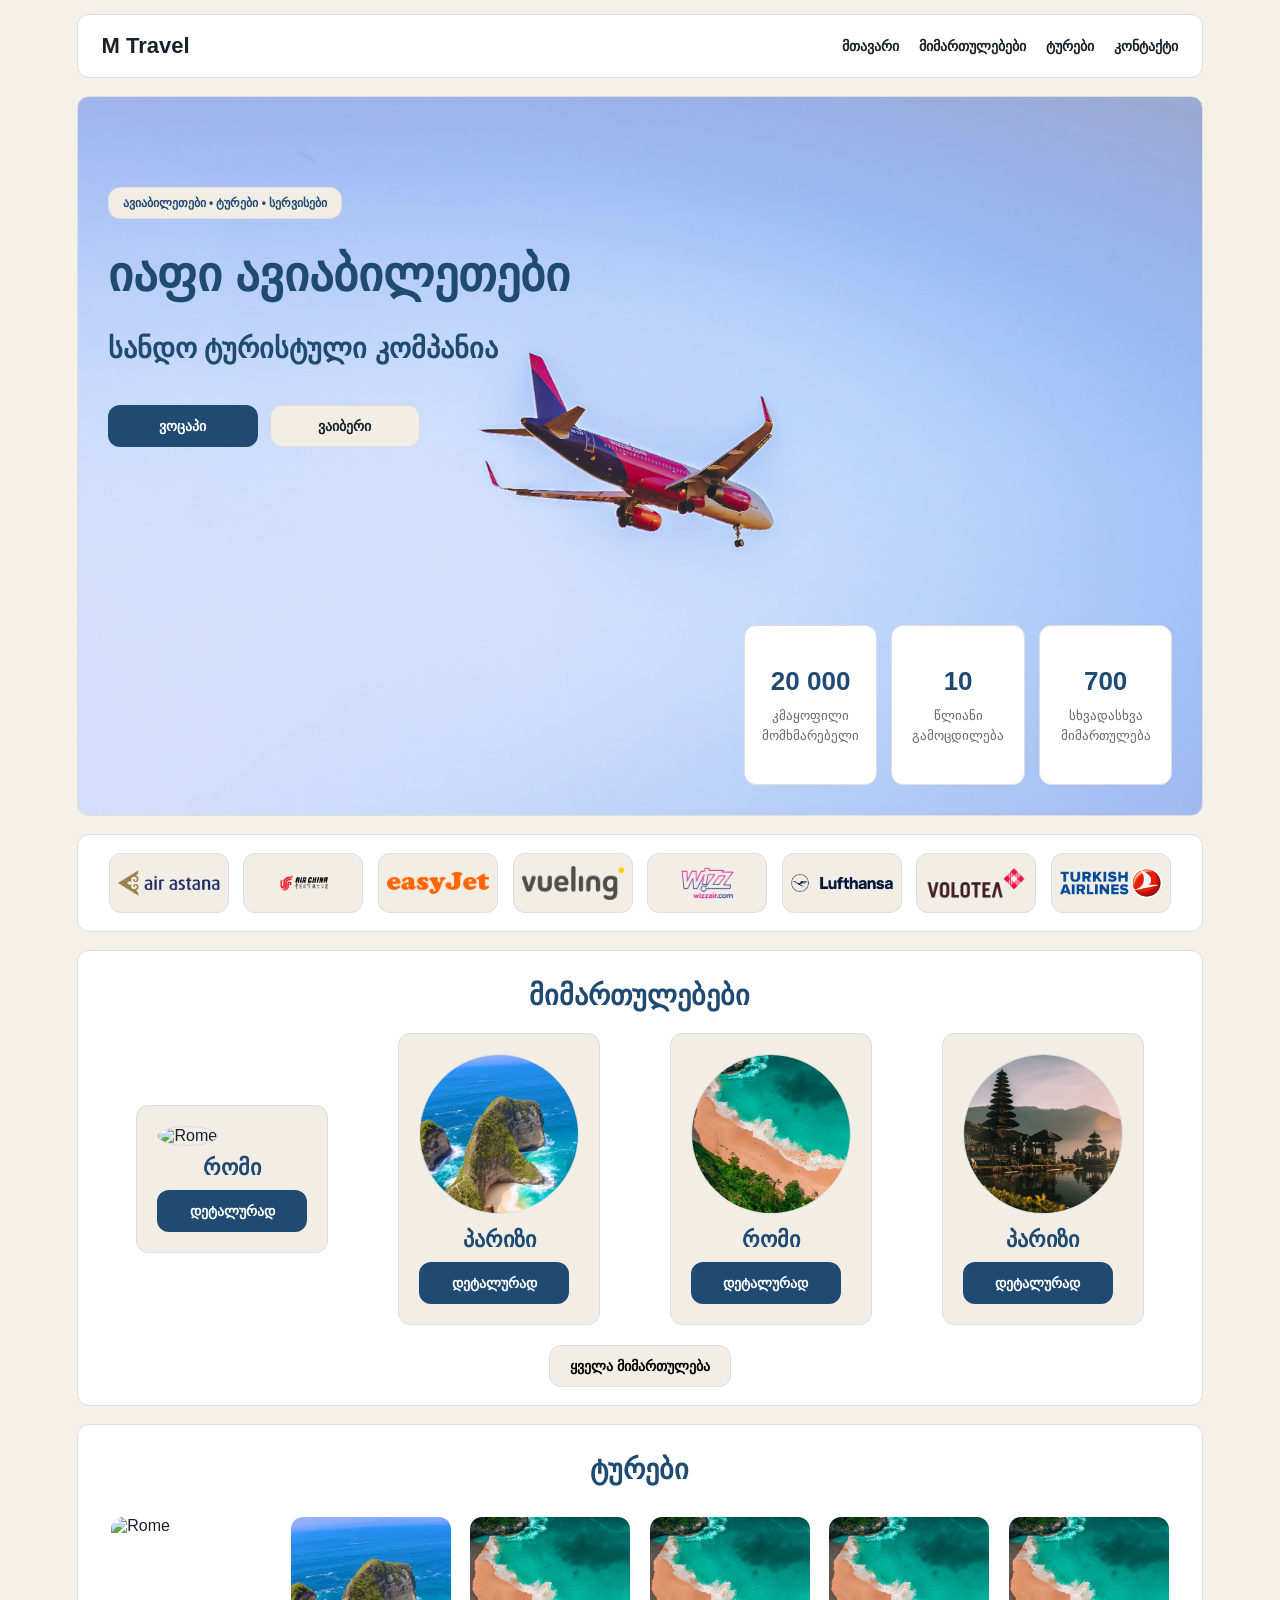
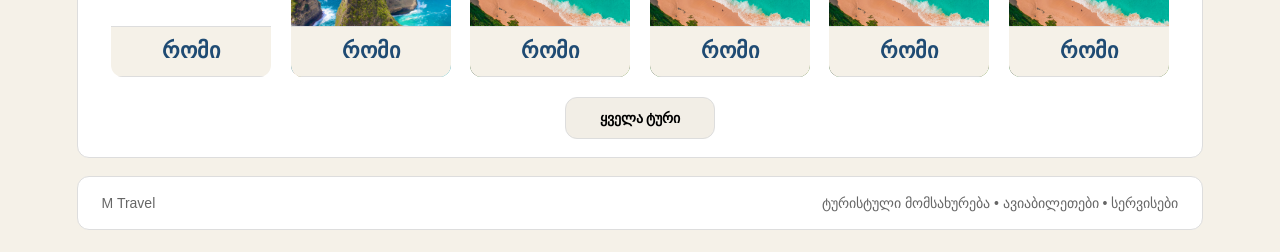
==== index.html @ 1dee67ca "დაემატა ტურების სექცია" ====
<!doctype html>
<html lang="ka">
  <head>
    <meta charset="UTF-8" />
    <meta name="viewport" content="width=device-width, initial-scale=1.0" />
    <title>M Travel</title>
    <link rel="stylesheet" href="style.css" />
  </head>
  <body>
    <header class="header">
      <div class="header-content">
        <a href="#" class="brand">M Travel</a>

        <nav class="main-nav">
          <a href="#">მთავარი</a>
          <a href="#">მიმართულებები</a>
          <a href="#">ტურები</a>
          <a href="#">კონტაქტი</a>
        </nav>
      </div>
    </header>

    <main>
      <section class="hero">
        <div class="hero-grid">
          <div class="hero-content">
            <span class="hero-label">ავიაბილეთები • ტურები • სერვისები</span>

            <h1>იაფი ავიაბილეთები</h1>
            <h2>სანდო ტურისტული კომპანია</h2>

            <div class="hero-buttons">
              <a href="#" class="btn btn-primary">ვოცაპი</a>
              <a href="#" class="btn btn-secondary">ვაიბერი</a>
            </div>
          </div>

          <div class="hero-panel">
            <div class="info-item">
              <h3>20 000</h3>
              <p>კმაყოფილი მომხმარებელი</p>
            </div>

            <div class="info-item">
              <h3>10</h3>
              <p>წლიანი გამოცდილება</p>
            </div>

            <div class="info-item">
              <h3>700</h3>
              <p>სხვადასხვა მიმართულება</p>
            </div>
          </div>
        </div>
      </section>

      <section class="airlines">
        <div class="airline-logos">
          <img src="./images/Air_Astana_logo.svg.png" alt="Air Astana" />
          <img src="./images/Air_China-Logo.wine.png" alt="Air China" />
          <img src="./images/EasyJet_logo.svg.png" alt="EasyJet" />
          <img src="./images/Logo_Vueling.svg.png" alt="Vueling" />
          <img src="./images/Wizz_Air_Logo.png" alt="Wizz Air" />
          <img src="./images/Lufthansa_Logo_2018.svg.png" alt="Lufthansa" />
          <img src="./images/Volotea.svg.png" alt="Volotea" />
          <img
            src="./images/Turkish_Airlines_logo_(2010-2017).svg.png"
            alt="Turkish Airlines"
          />
        </div>
      </section>

      <section class="routes">
        <h2>მიმართულებები</h2>
        <div class="routes-grid">
          <div class="route-card">
            <img
              src="./images/alfiano-sutianto-exFdOWkYBQw-unsplash.jpg"
              alt="Rome"
            />
            <h3>რომი</h3>
            <a href="#" class="btn btn-primary">დეტალურად</a>
          </div>

          <div class="route-card">
            <img
              src="./images/candace-smith-wOHxl-QpcCs-unsplash.jpg"
              alt="Paris"
            />
            <h3>პარიზი</h3>
            <a href="#" class="btn btn-primary">დეტალურად</a>
          </div>

          <div class="route-card">
            <img
              src="./images/felfin-felfin-5MV818tzxeo-unsplash.jpg"
              alt="Rome"
            />
            <h3>რომი</h3>
            <a href="#" class="btn btn-primary">დეტალურად</a>
          </div>

          <div class="route-card">
            <img
              src="./images/katarzyna-zygnerska-Y0UUhY1V7Po-unsplash.jpg"
              alt="Paris"
            />
            <h3>პარიზი</h3>
            <a href="#" class="btn btn-primary">დეტალურად</a>
          </div>
        </div>

        <div class="read-more">
          <button class="btn btn-secondary">ყველა მიმართულება</button>
        </div>
      </section>

      <section class="tours">
        <h2>ტურები</h2>

        <div class="tour-cards">
          <div class="tour">
            <img
              src="./images/alfiano-sutianto-exFdOWkYBQw-unsplash.jpg"
              alt="Rome"
            />
            <a href="#">
              <h3>რომი</h3>
            </a>
          </div>
          <div class="tour">
            <img
              src="./images/candace-smith-wOHxl-QpcCs-unsplash.jpg"
              alt="Paris"
            />
            <a href="#">
              <h3>რომი</h3>
            </a>
          </div>
          <div class="tour">
            <img
              src="./images/felfin-felfin-5MV818tzxeo-unsplash.jpg"
              alt="Rome"
            />
            <a href="#">
              <h3>რომი</h3>
            </a>
          </div>
          <div class="tour">
            <img
              src="./images/felfin-felfin-5MV818tzxeo-unsplash.jpg"
              alt="Rome"
            />
            <a href="#">
              <h3>რომი</h3>
            </a>
          </div>
          <div class="tour">
            <img
              src="./images/felfin-felfin-5MV818tzxeo-unsplash.jpg"
              alt="Rome"
            />
            <a href="#">
              <h3>რომი</h3>
            </a>
          </div>
          <div class="tour">
            <img
              src="./images/felfin-felfin-5MV818tzxeo-unsplash.jpg"
              alt="Rome"
            />
            <a href="#">
              <h3>რომი</h3>
            </a>
          </div>
        </div>
        <div class="read-more">
          <button class="btn btn-secondary">ყველა ტური</button>
        </div>
      </section>
    </main>

    <footer class="site-footer">
      <div class="footer-content">
        <p>M Travel</p>
        <p>ტურისტული მომსახურება • ავიაბილეთები • სერვისები</p>
      </div>
    </footer>
  </body>
</html>
---- style.css ----
:root {
  --bg: #f5f1e8;
  --surface: #ffffff;
  --title: #16212b;
  --accent: #1f4b73;
  --radius: 12px;
}

* {
  margin: 0;
  padding: 0;
  box-sizing: border-box;
}

body {
  font-family: Arial, sans-serif;
  background: var(--bg);
  color: var(--title);
  padding: 14px;
}

a {
  text-decoration: none;
  color: inherit;
}

.header {
  margin-bottom: 18px;
}

.header-content {
  max-width: 90%;
  margin: 0 auto;
  padding: 18px 24px;
  background: var(--surface);
  border: 1px solid #ddd;
  border-radius: var(--radius);
  display: flex;
  align-items: center;
  justify-content: space-between;
  gap: 20px;
}

.brand {
  font-size: 22px;
  font-weight: 700;
}

.brand:hover {
  color: var(--accent);
}

.main-nav {
  display: flex;
  align-items: center;
  gap: 20px;
  flex-wrap: wrap;
}

.main-nav a {
  font-size: 14px;
  font-weight: 600;
}

.main-nav a:hover {
  color: var(--accent);
}

.hero {
  margin-bottom: 18px;
}

.hero-grid {
  background-image: url(./images/viktor-stefanoski-JILQ8a7rnQ4-unsplash.jpg);
  background-size: cover;
  background-position: center;
  max-width: 90%;
  min-height: 80vh;
  margin: 0 auto;
  padding: 30px;
  border: 1px solid #ddd;
  border-radius: var(--radius);
  display: flex;
  align-items: stretch;
  justify-content: space-between;
  gap: 24px;
}

.hero-content {
  width: 60%;
  display: flex;
  flex-direction: column;
  align-items: flex-start;
  justify-content: flex-start;
  padding-top: 60px;
  gap: 30px;
}

.hero-label {
  display: inline-flex;
  align-items: center;
  justify-content: center;
  padding: 8px 14px;
  font-size: 12px;
  font-weight: 700;
  background: #f2eee6;
  border: 1px solid #ddd;
  border-radius: var(--radius);
  color: var(--accent);
}

h1 {
  font-size: 48px;
  line-height: 1.1;
  color: var(--accent);
}

h2 {
  font-size: 28px;
  line-height: 1.2;
  color: var(--accent);
}

h3 {
  font-size: 22px;
  line-height: 1.3;
  color: var(--accent);
}

.hero-buttons {
  display: flex;
  flex-wrap: wrap;
  margin-top: 10px;
  gap: 12px;
}

.btn {
  display: inline-flex;
  align-items: center;
  justify-content: center;
  min-width: 150px;
  padding: 12px 20px;
  border-radius: var(--radius);
  font-size: 14px;
  font-weight: 700;
  border: 1px solid transparent;
}

.btn-primary {
  background: var(--accent);
  color: var(--surface);
}

.btn-primary:hover {
  background: #183952;
}

.btn-secondary {
  background: #f2eee6;
  border-color: #ddd;
}

.btn-secondary:hover {
  background: #ebe4d8;
  border-color: #cfcfcf;
}

.hero-panel {
  width: 42%;
  display: flex;
  flex-wrap: nowrap;
  gap: 14px;
  flex-direction: row;
  align-items: flex-end;
}

.info-item {
  flex: 1;
  height: 160px;
  padding: 16px;
  background: var(--surface);
  border: 1px solid #ddd;
  border-radius: var(--radius);
  display: flex;
  flex-direction: column;
  justify-content: center;
  align-items: center;
}

.info-item:hover {
  border-color: #cfcfcf;
}

.info-item h3 {
  font-size: 26px;
  margin-bottom: 8px;
  color: var(--accent);
}

.info-item p {
  font-size: 13px;
  line-height: 1.5;
  color: #666;
  text-align: center;
}

/* ავიაკომპანიებ */

.airlines {
  max-width: 90%;
  margin: 0 auto 18px;
  padding: 18px 24px;
  background: var(--surface);
  border: 1px solid #ddd;
  border-radius: var(--radius);
}

.airline-logos {
  display: flex;
  flex-direction: row;
  justify-content: space-around;
  flex-wrap: nowrap;
  align-items: center;
}

.airline-logos img {
  width: 120px;
  height: 60px;
  object-fit: contain;
  background: #f2eee6;
  border: 1px solid #ddd;
  border-radius: var(--radius);
  padding: 8px;
}

/* მიმართულებები */

.routes {
  max-width: 90%;
  min-height: 320px;
  margin: 0 auto 18px;
  padding: 18px 24px;
  background: var(--surface);
  border: 1px solid #ddd;
  border-radius: var(--radius);
}

.routes h2 {
  text-align: center;
  margin: 10px 0 20px;
}

.routes-grid {
  display: flex;
  flex-direction: row;
  flex-wrap: nowrap;
  justify-content: space-around;
  align-items: center;
}

.route-card {
  padding: 20px;
  border: 1px solid #ddd;
  background-color: #f2eee6;
  border-radius: var(--radius);
}

.route-card img {
  width: 160px;
  height: 160px;
  object-fit: cover;
  border: 1px solid #ddd;
  border-radius: 50%;
}

.route-card h3 {
  margin: 8px;
  text-align: center;
}

.read-more {
  text-align: center;
  margin-top: 20px;
}

/* ტურები */
.tours {
  max-width: 90%;
  margin: 0 auto 18px;
  padding: 18px 24px;
  background: var(--surface);
  border: 1px solid #ddd;
  border-radius: var(--radius);
}
.tours h2 {
  text-align: center;
  margin: 10px 0 30px;
}

.tour-cards {
  display: flex;
  flex-direction: row;
  flex-wrap: nowrap;
  justify-content: space-around;
  align-items: center;
}

.tour {
  position: relative;
  width: 160px;
  height: 160px;
  border-radius: var(--radius);
  overflow: hidden;
  display: flex;
  align-items: flex-end;
  justify-content: center;
}

.tour img {
  position: absolute;
  top: 0;
  left: 0;
  width: 100%;
  height: 100%;
  object-fit: cover;
}

.tour a {
  position: relative;
  z-index: 1;
  color: var(--title);
  border: 1px solid #ddd;
  font-size: 1.4rem;
  text-align: center;
  padding: 10px 100%;
  background-color: var(--bg);
}



.site-footer {
  padding-bottom: 8px;
}

.footer-content {
  max-width: 90%;
  margin: 0 auto;
  padding: 18px 24px;
  background: var(--surface);
  border: 1px solid #ddd;
  border-radius: var(--radius);
  display: flex;
  align-items: center;
  justify-content: space-between;
  gap: 16px;
}

.footer-content:hover {
  border-color: #cfcfcf;
}

.footer-content p {
  font-size: 14px;
  color: #666;
}
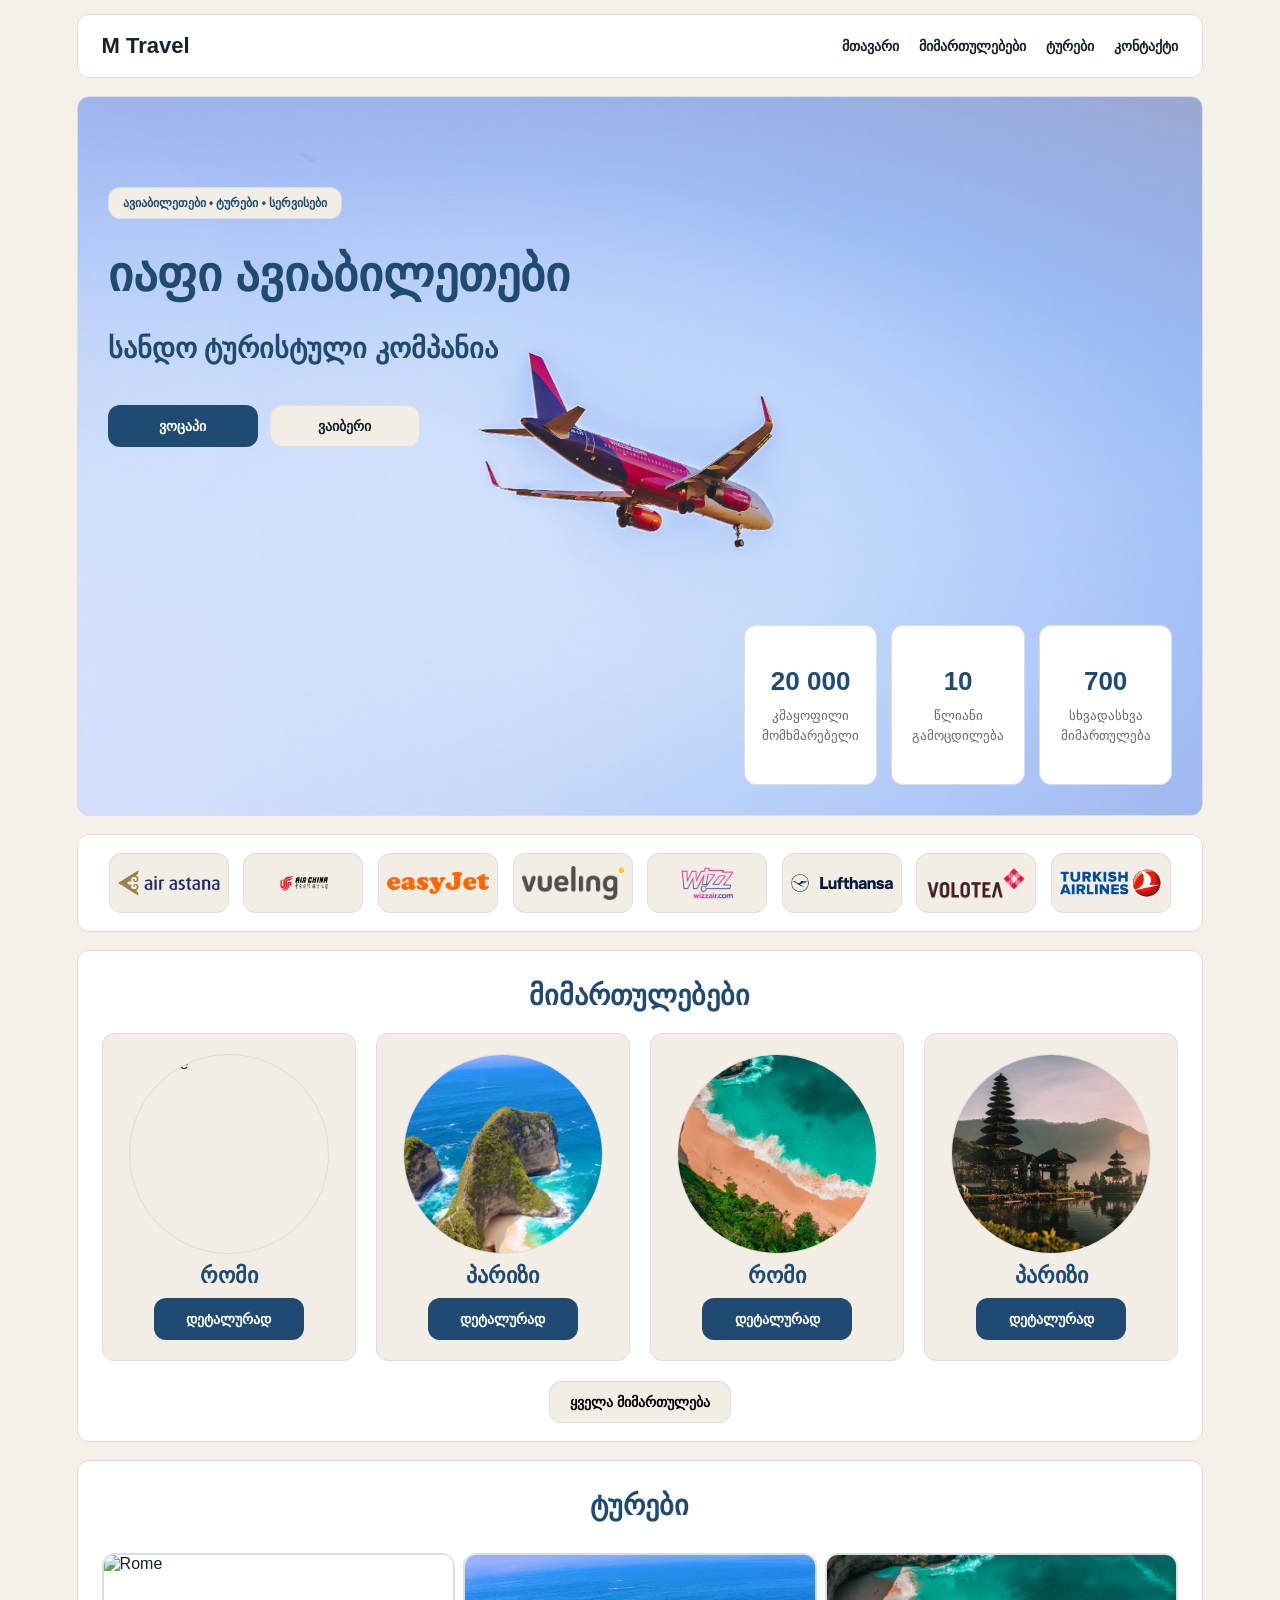
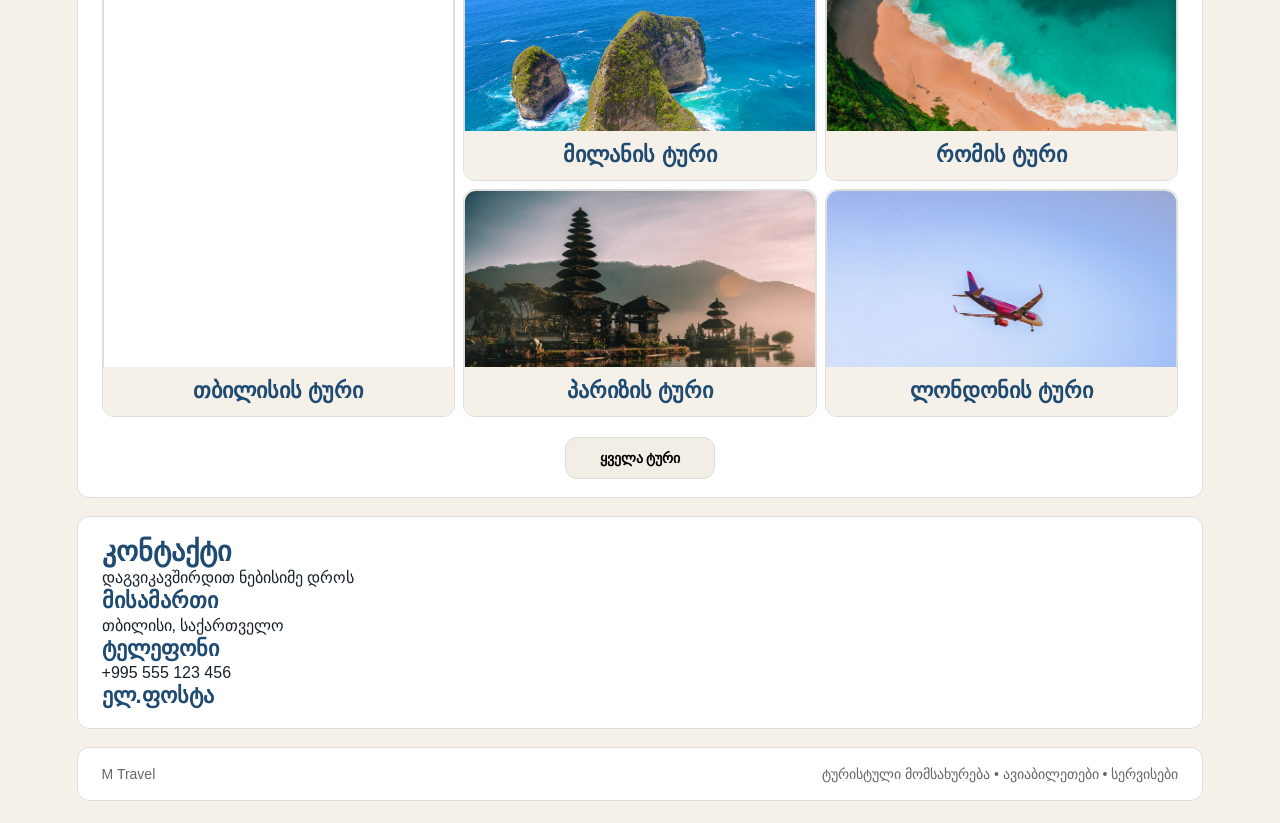
==== commit b720b102: "Update tours section with new tour details and enhance contact section layout" ====
--- a/index.html
+++ b/index.html
@@ -119,64 +119,65 @@
         <h2>ტურები</h2>
 
         <div class="tour-cards">
-          <div class="tour">
+          <div class="tour-1">
             <img
               src="./images/alfiano-sutianto-exFdOWkYBQw-unsplash.jpg"
               alt="Rome"
             />
-            <a href="#">
-              <h3>რომი</h3>
-            </a>
+            <a href="#"><h3>თბილისის ტური</h3></a>
           </div>
-          <div class="tour">
+          <div class="tour-2 .right-cards">
             <img
               src="./images/candace-smith-wOHxl-QpcCs-unsplash.jpg"
               alt="Paris"
             />
-            <a href="#">
-              <h3>რომი</h3>
-            </a>
+            <a href="#"><h3>მილანის ტური</h3></a>
           </div>
-          <div class="tour">
+          <div class="tour-3">
             <img
               src="./images/felfin-felfin-5MV818tzxeo-unsplash.jpg"
               alt="Rome"
             />
-            <a href="#">
-              <h3>რომი</h3>
-            </a>
+            <a href="#"><h3>რომის ტური</h3></a>
           </div>
-          <div class="tour">
+          <div class="tour-4">
             <img
-              src="./images/felfin-felfin-5MV818tzxeo-unsplash.jpg"
-              alt="Rome"
+              src="./images/katarzyna-zygnerska-Y0UUhY1V7Po-unsplash.jpg"
+              alt="Paris"
             />
-            <a href="#">
-              <h3>რომი</h3>
-            </a>
+            <a href="#"><h3>პარიზის ტური</h3></a>
           </div>
-          <div class="tour">
+          <div class="tour-5">
             <img
-              src="./images/felfin-felfin-5MV818tzxeo-unsplash.jpg"
-              alt="Rome"
+              src="./images/viktor-stefanoski-JILQ8a7rnQ4-unsplash.jpg"
+              alt="London"
             />
-            <a href="#">
-              <h3>რომი</h3>
-            </a>
-          </div>
-          <div class="tour">
-            <img
-              src="./images/felfin-felfin-5MV818tzxeo-unsplash.jpg"
-              alt="Rome"
-            />
-            <a href="#">
-              <h3>რომი</h3>
-            </a>
+            <a href="#"><h3>ლონდონის ტური</h3></a>
           </div>
         </div>
+
         <div class="read-more">
           <button class="btn btn-secondary">ყველა ტური</button>
         </div>
+      </section>
+
+      <section class="contact">
+        <h2>კონტაქტი</h2>
+        <p>დაგვიკავშირდით ნებისიმე დროს</p>
+        <div class="contact-info">
+          <div class="contact-item">
+            <h3>მისამართი</h3>
+            <p>თბილისი, საქართველო</p>
+          </div>
+
+          <div class="contact-item">
+            <h3>ტელეფონი</h3>
+            <p>+995 555 123 456</p>
+          </div>
+
+          <div class="contact-item">
+            <h3>ელ.ფოსტა</h3>
+            <p>
       </section>
     </main>
 
--- a/style.css
+++ b/style.css
@@ -243,6 +243,7 @@
   background: var(--surface);
   border: 1px solid #ddd;
   border-radius: var(--radius);
+  overflow: hidden;
 }
 
 .routes h2 {
@@ -251,14 +252,15 @@
 }
 
 .routes-grid {
-  display: flex;
-  flex-direction: row;
-  flex-wrap: nowrap;
-  justify-content: space-around;
-  align-items: center;
+  display: grid;
+  grid-template-columns: 1fr 1fr 1fr 1fr;
+  gap: 20px;
 }
 
 .route-card {
+  display: flex;
+  flex-direction: column;
+  align-items: center;
   padding: 20px;
   border: 1px solid #ddd;
   background-color: #f2eee6;
@@ -266,16 +268,16 @@
 }
 
 .route-card img {
-  width: 160px;
-  height: 160px;
+  width: 200px;
+  height: 200px;
   object-fit: cover;
   border: 1px solid #ddd;
   border-radius: 50%;
+  align-items: center;
 }
 
 .route-card h3 {
   margin: 8px;
-  text-align: center;
 }
 
 .read-more {
@@ -298,45 +300,116 @@
 }
 
 .tour-cards {
-  display: flex;
-  flex-direction: row;
-  flex-wrap: nowrap;
-  justify-content: space-around;
-  align-items: center;
-}
-
-.tour {
+  display: grid;
+  grid-template-columns: repeat(6, 1fr);
+  grid-template-rows: repeat(4, 1fr);
+  gap: 8px;
+}
+
+.tour-1 {
+  grid-column: span 2 / span 2;
+  grid-row: span 4 / span 4;
   position: relative;
-  width: 160px;
-  height: 160px;
-  border-radius: var(--radius);
-  overflow: hidden;
-  display: flex;
-  align-items: flex-end;
-  justify-content: center;
-}
-
-.tour img {
+  border: 1px solid #ddd;
+  border-radius: var(--radius);
+}
+
+.tour-1 img {
+  width: 100%;
+  height: 460px;
+  object-fit: cover;
+  border: 1px solid #ddd;
+  border-radius: var(--radius);
+  display: block;
+}
+
+.tour-2 img,
+.tour-3 img,
+.tour-4 img,
+.tour-5 img {
+  width: 100%;
+  height: 226px;
+  object-fit: cover;
+  border: 1px solid #ddd;
+  border-radius: var(--radius);
+  display: block;
+}
+
+.tour-1 a,
+.tour-2 a,
+.tour-3 a,
+.tour-4 a,
+.tour-5 a {
   position: absolute;
-  top: 0;
+  padding: 10px 14px;
+  border-radius: 0 0 var(--radius) var(--radius);
+  text-align: center;
+  bottom: 0;
   left: 0;
   width: 100%;
-  height: 100%;
-  object-fit: cover;
-}
-
-.tour a {
+  box-sizing: border-box;
+  background-color: var(--bg);
+}
+
+.tour-1 a h3,
+.tour-2 a h3,
+.tour-3 a h3,
+.tour-4 a h3,
+.tour-5 a h3 {
+  margin: 0;
+  display: inline-block;
+  color: var(--accent);
+}
+
+.tour-2 {
+  grid-column: span 2 / span 2;
+  grid-row: span 2 / span 2;
+  grid-column-start: 3;
   position: relative;
-  z-index: 1;
-  color: var(--title);
-  border: 1px solid #ddd;
-  font-size: 1.4rem;
-  text-align: center;
-  padding: 10px 100%;
-  background-color: var(--bg);
-}
-
-
+  border: 1px solid #ddd;
+  border-radius: var(--radius);
+}
+
+.tour-3 {
+  grid-column: span 2 / span 2;
+  grid-row: span 2 / span 2;
+  grid-column-start: 5;
+  position: relative;
+  border: 1px solid #ddd;
+  border-radius: var(--radius);
+}
+
+.tour-4 {
+  grid-column: span 2 / span 2;
+  grid-row: span 2 / span 2;
+  grid-column-start: 3;
+  grid-row-start: 3;
+  position: relative;
+  border: 1px solid #ddd;
+  border-radius: var(--radius);
+}
+
+.tour-5 {
+  grid-column: span 2 / span 2;
+  grid-row: span 2 / span 2;
+  grid-column-start: 5;
+  grid-row-start: 3;
+  position: relative;
+  border: 1px solid #ddd;
+  border-radius: var(--radius);
+}
+
+/* კონტაქტი */
+.contact {
+  max-width: 90%;
+  margin: 0 auto 18px;
+  padding: 18px 24px;
+  background: var(--surface);
+  border: 1px solid #ddd;
+  border-radius: var(--radius);
+}
+
+/* ფუტერი */
 
 .site-footer {
   padding-bottom: 8px;
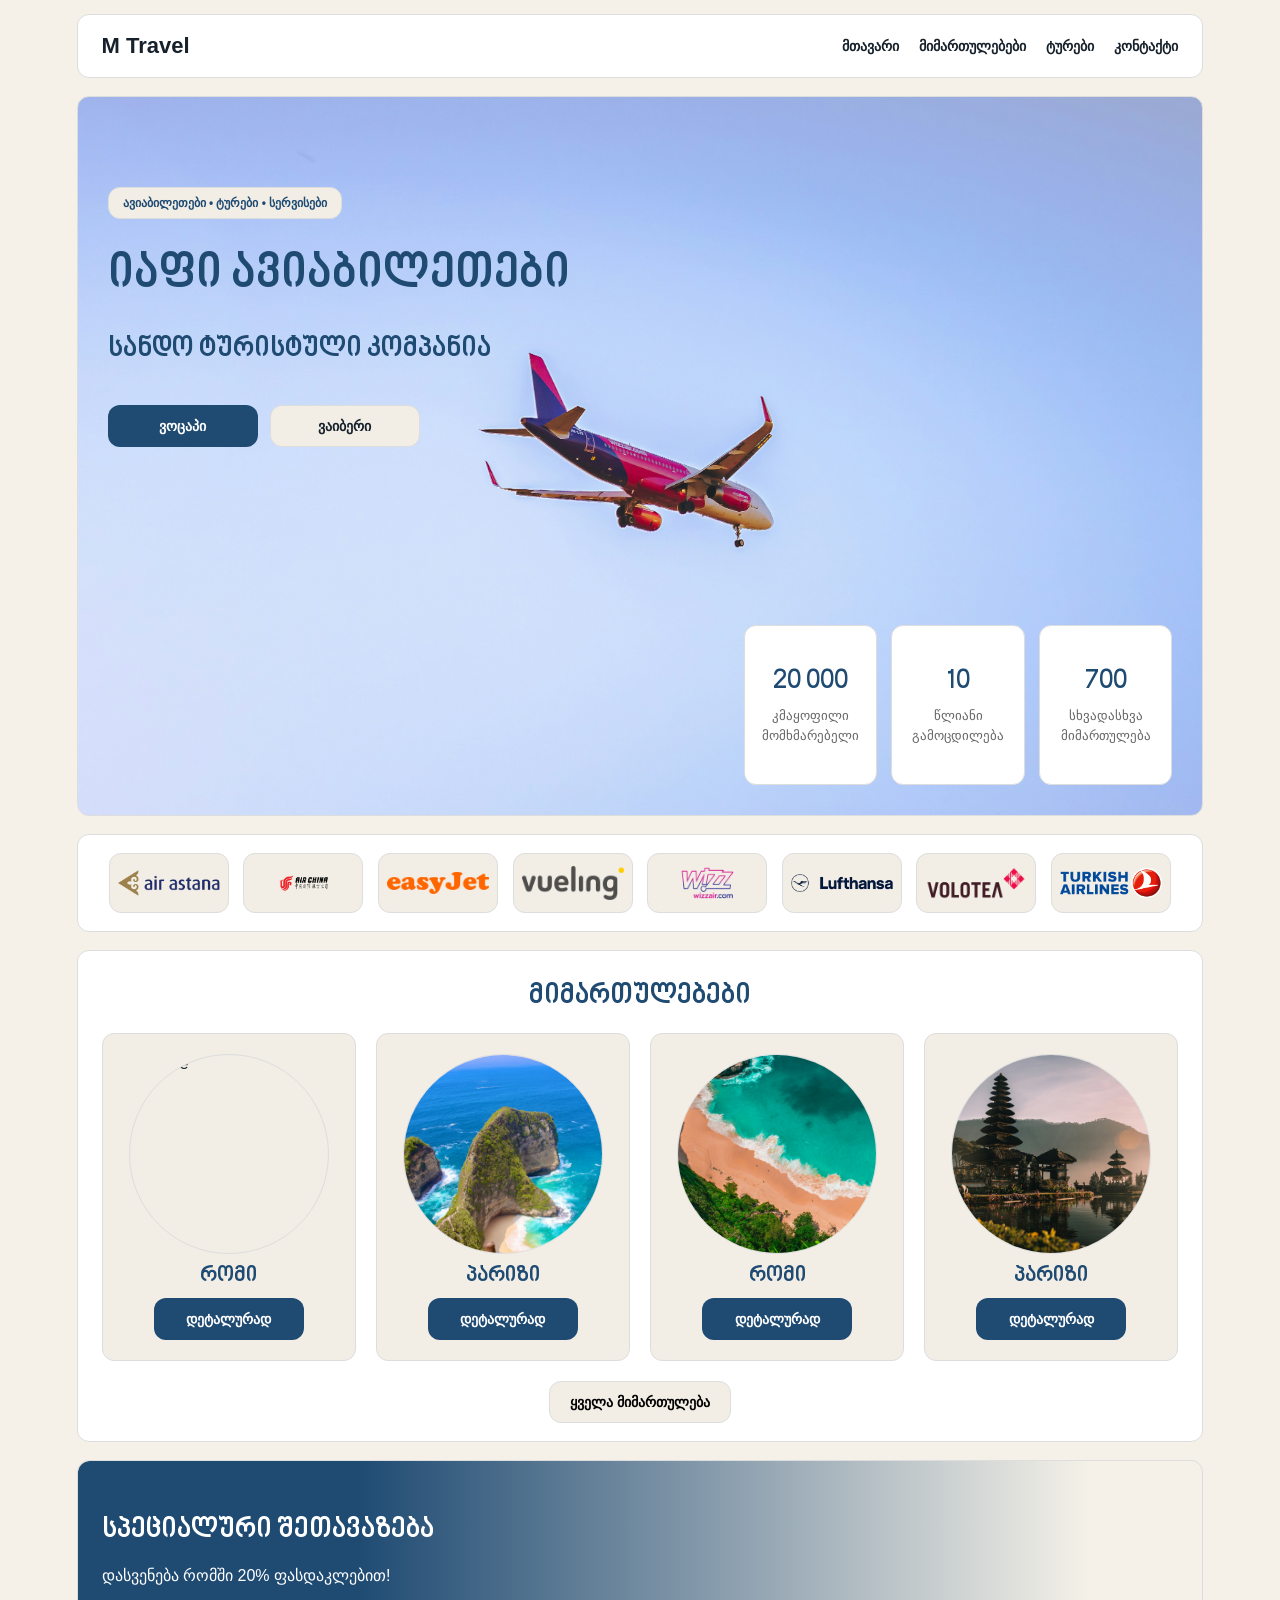
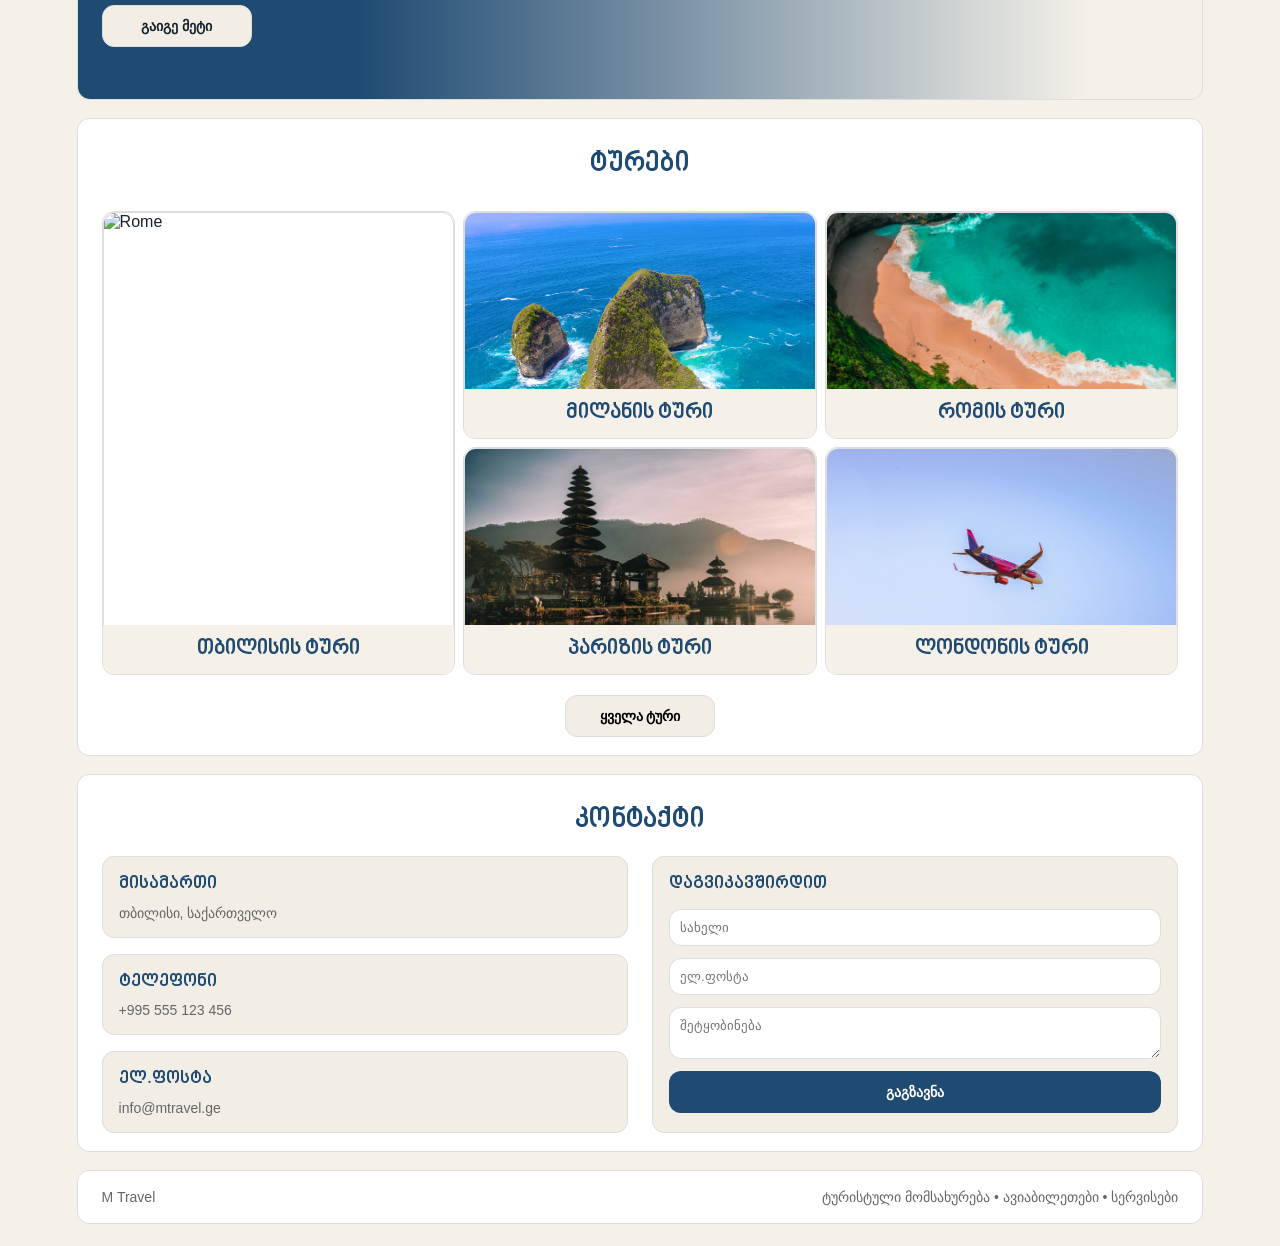
==== commit aeb16e5f: "Refactor code structure for improved readability and maintainability" ====
--- a/index.html
+++ b/index.html
@@ -115,6 +115,14 @@
         </div>
       </section>
 
+      <section class="ads">
+        <div class="ad-card">
+          <h2>სპეციალური შეთავაზება</h2>
+          <p>დასვენება რომში 20% ფასდაკლებით!</p>
+          <a href="#" class="btn btn-secondary">გაიგე მეტი</a>
+        </div>
+      </section>
+
       <section class="tours">
         <h2>ტურები</h2>
 
@@ -163,21 +171,34 @@
 
       <section class="contact">
         <h2>კონტაქტი</h2>
-        <p>დაგვიკავშირდით ნებისიმე დროს</p>
-        <div class="contact-info">
-          <div class="contact-item">
-            <h3>მისამართი</h3>
-            <p>თბილისი, საქართველო</p>
-          </div>
-
-          <div class="contact-item">
-            <h3>ტელეფონი</h3>
-            <p>+995 555 123 456</p>
-          </div>
-
-          <div class="contact-item">
-            <h3>ელ.ფოსტა</h3>
-            <p>
+        <div class="contact-content">
+          <div class="contact-info">
+            <div class="contact-item">
+              <h3>მისამართი</h3>
+              <p>თბილისი, საქართველო</p>
+            </div>
+
+            <div class="contact-item">
+              <h3>ტელეფონი</h3>
+              <p>+995 555 123 456</p>
+            </div>
+
+            <div class="contact-item">
+              <h3>ელ.ფოსტა</h3>
+              <p>info@mtravel.ge</p>
+            </div>
+          </div>
+
+          <div class="contact-form">
+            <h3>დაგვიკავშირდით</h3>
+            <form>
+              <input type="text" placeholder="სახელი" required />
+              <input type="email" placeholder="ელ.ფოსტა" required />
+              <textarea placeholder="შეტყობინება" required></textarea>
+              <button type="submit" class="btn btn-primary">გაგზავნა</button>
+            </form>
+          </div>
+        </div>
       </section>
     </main>
 
--- a/style.css
+++ b/style.css
@@ -1,3 +1,8 @@
+@font-face {
+  font-family: "bpg_nino_mtavruli_bold";
+  src: url("fonts/bpg_nino_mtavruli_bold.ttf") format("truetype");
+}
+
 :root {
   --bg: #f5f1e8;
   --surface: #ffffff;
@@ -19,6 +24,12 @@
   padding: 14px;
 }
 
+h1,
+h2,
+h3 {
+  font-family: "bpg_nino_mtavruli_bold", Arial, sans-serif;
+}
+
 a {
   text-decoration: none;
   color: inherit;
@@ -65,6 +76,8 @@
 .main-nav a:hover {
   color: var(--accent);
 }
+
+/* ჰირო სექცია */
 
 .hero {
   margin-bottom: 18px;
@@ -285,6 +298,52 @@
   margin-top: 20px;
 }
 
+/* რეკლამა */
+.ads {
+  background: url(./images/alfiano-sutianto-exFdOWkYBQw-unsplash.jpg)
+    center/cover no-repeat;
+  max-width: 90%;
+  height: 240px;
+  margin: 0 auto 18px;
+  padding: 18px 24px;
+  border: 1px solid #ddd;
+  border-radius: var(--radius);
+  position: relative; /* დამატება */
+  overflow: hidden;   /* დამატება */
+}
+
+.ads::before {
+  content: "";
+  position: absolute;
+  inset: 0;
+  background: linear-gradient(
+    to right,
+    var(--accent) 0%,
+    var(--accent) 25%,
+    transparent 90%
+  );
+  border-radius: var(--radius);
+}
+
+.ad-card {
+  display: flex;
+  flex-direction: column;
+  align-items: flex-start;
+  justify-content: center;
+  height: 100%;
+  gap: 20px;
+  flex-wrap: nowrap;
+  position: relative;
+  z-index: 1;
+}
+
+.ad-card h2{
+  color: var(--surface);
+}
+
+.ad-card p {
+  color: var(--surface);
+}
 /* ტურები */
 .tours {
   max-width: 90%;
@@ -409,6 +468,77 @@
   border-radius: var(--radius);
 }
 
+.contact h2 {
+  text-align: center;
+  margin: 10px 0 20px;
+}
+
+.contact-content {
+  display: grid;
+  grid-template-columns: 1fr 1fr;
+  gap: 24px;
+}
+
+.contact-info {
+  display: flex;
+  flex-direction: column;
+  gap: 16px;
+}
+
+.contact-item {
+  padding: 16px;
+  background: #f2eee6;
+  border: 1px solid #ddd;
+  border-radius: var(--radius);
+}
+
+.contact-item:hover {
+  border-color: #cfcfcf;
+}
+.contact-item h3 {
+  font-size: 18px;
+  color: var(--accent);
+  padding-bottom: 8px;
+}
+.contact-item p {
+  font-size: 14px;
+  color: #666;
+}
+
+.contact-form {
+  padding: 16px;
+  background: #f2eee6;
+  border: 1px solid #ddd;
+  border-radius: var(--radius);
+}
+
+.contact-form:hover {
+  border-color: #cfcfcf;
+}
+
+.contact-form h3 {
+  font-size: 18px;
+  margin-bottom: 12px;
+  color: var(--accent);
+}
+
+.contact-form form {
+  display: flex;
+  flex-direction: column;
+  gap: 12px;
+}
+.contact-form input,
+.contact-form textarea {
+  padding: 10px;
+  border: 1px solid #ddd;
+  border-radius: var(--radius);
+}
+.contact-form input:focus,
+.contact-form textarea:focus {
+  border-color: var(--accent);
+  outline: none;
+}
+
 /* ფუტერი */
 
 .site-footer {
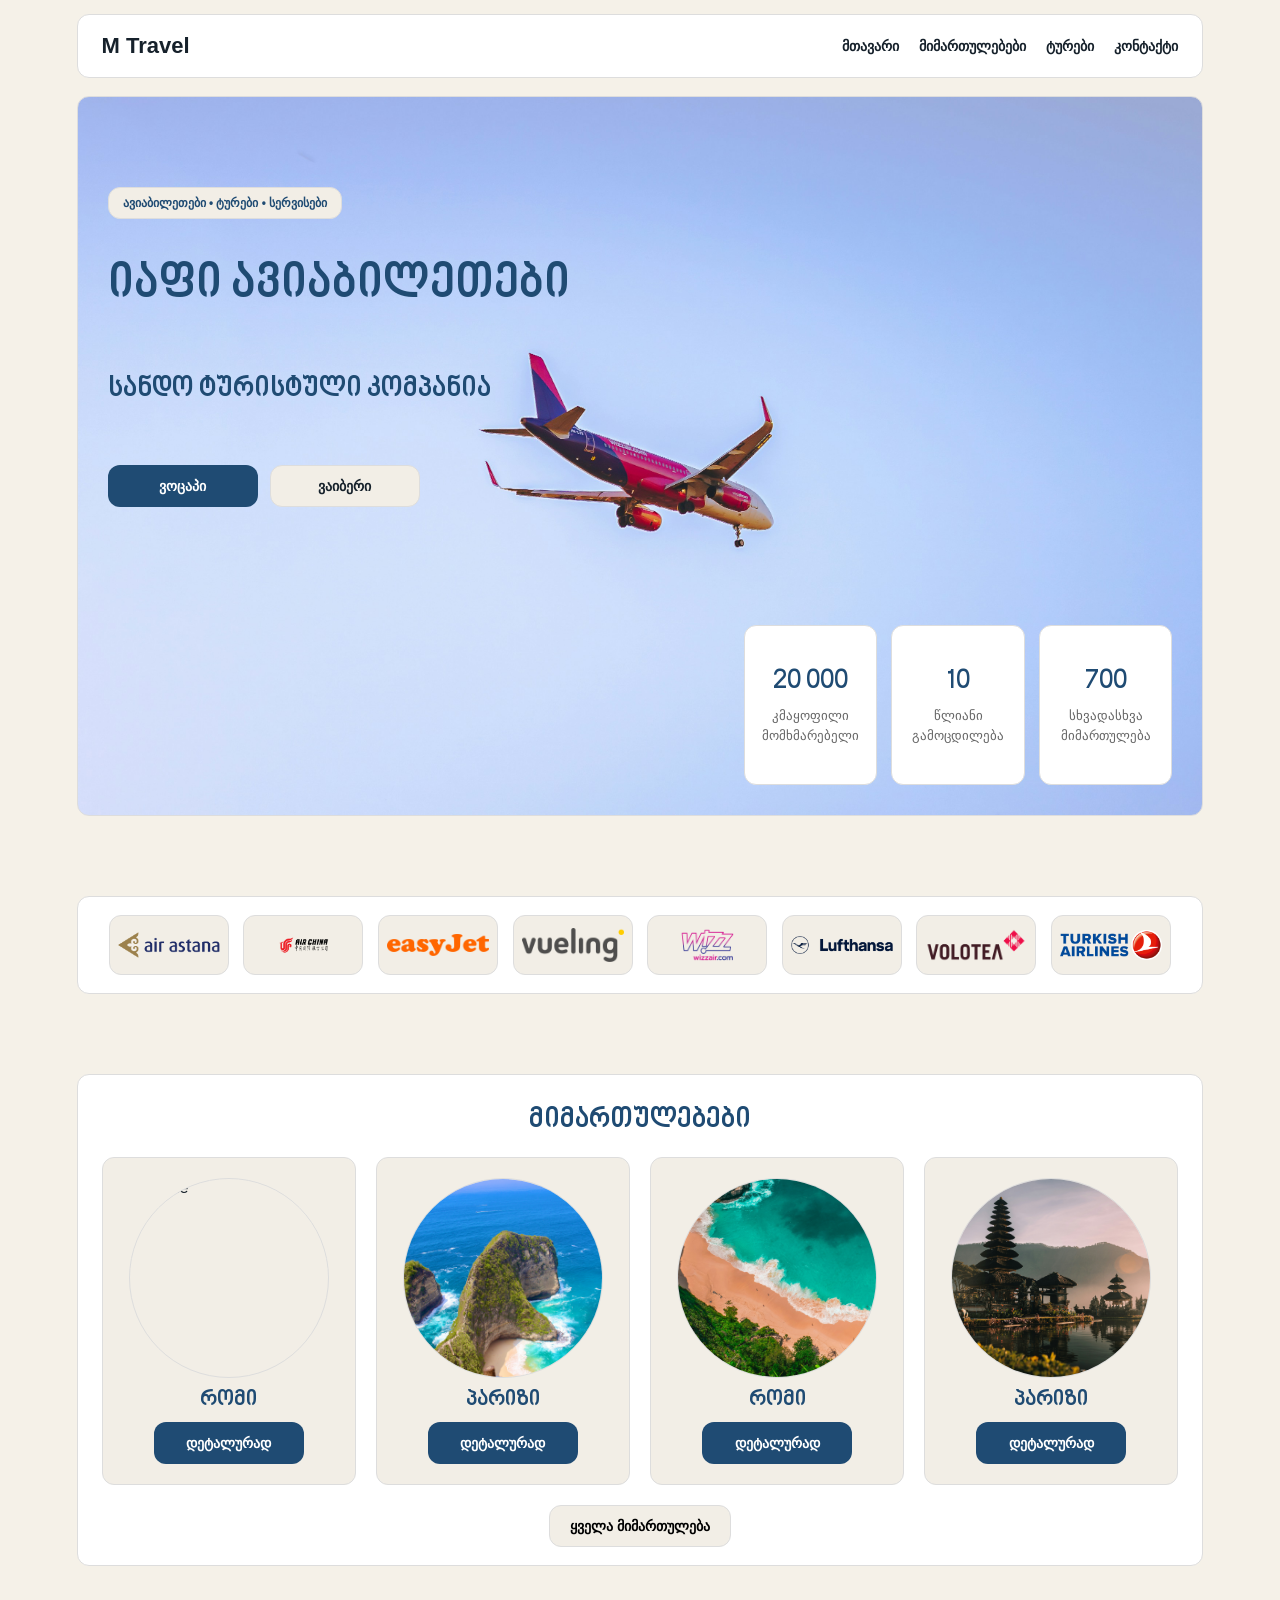
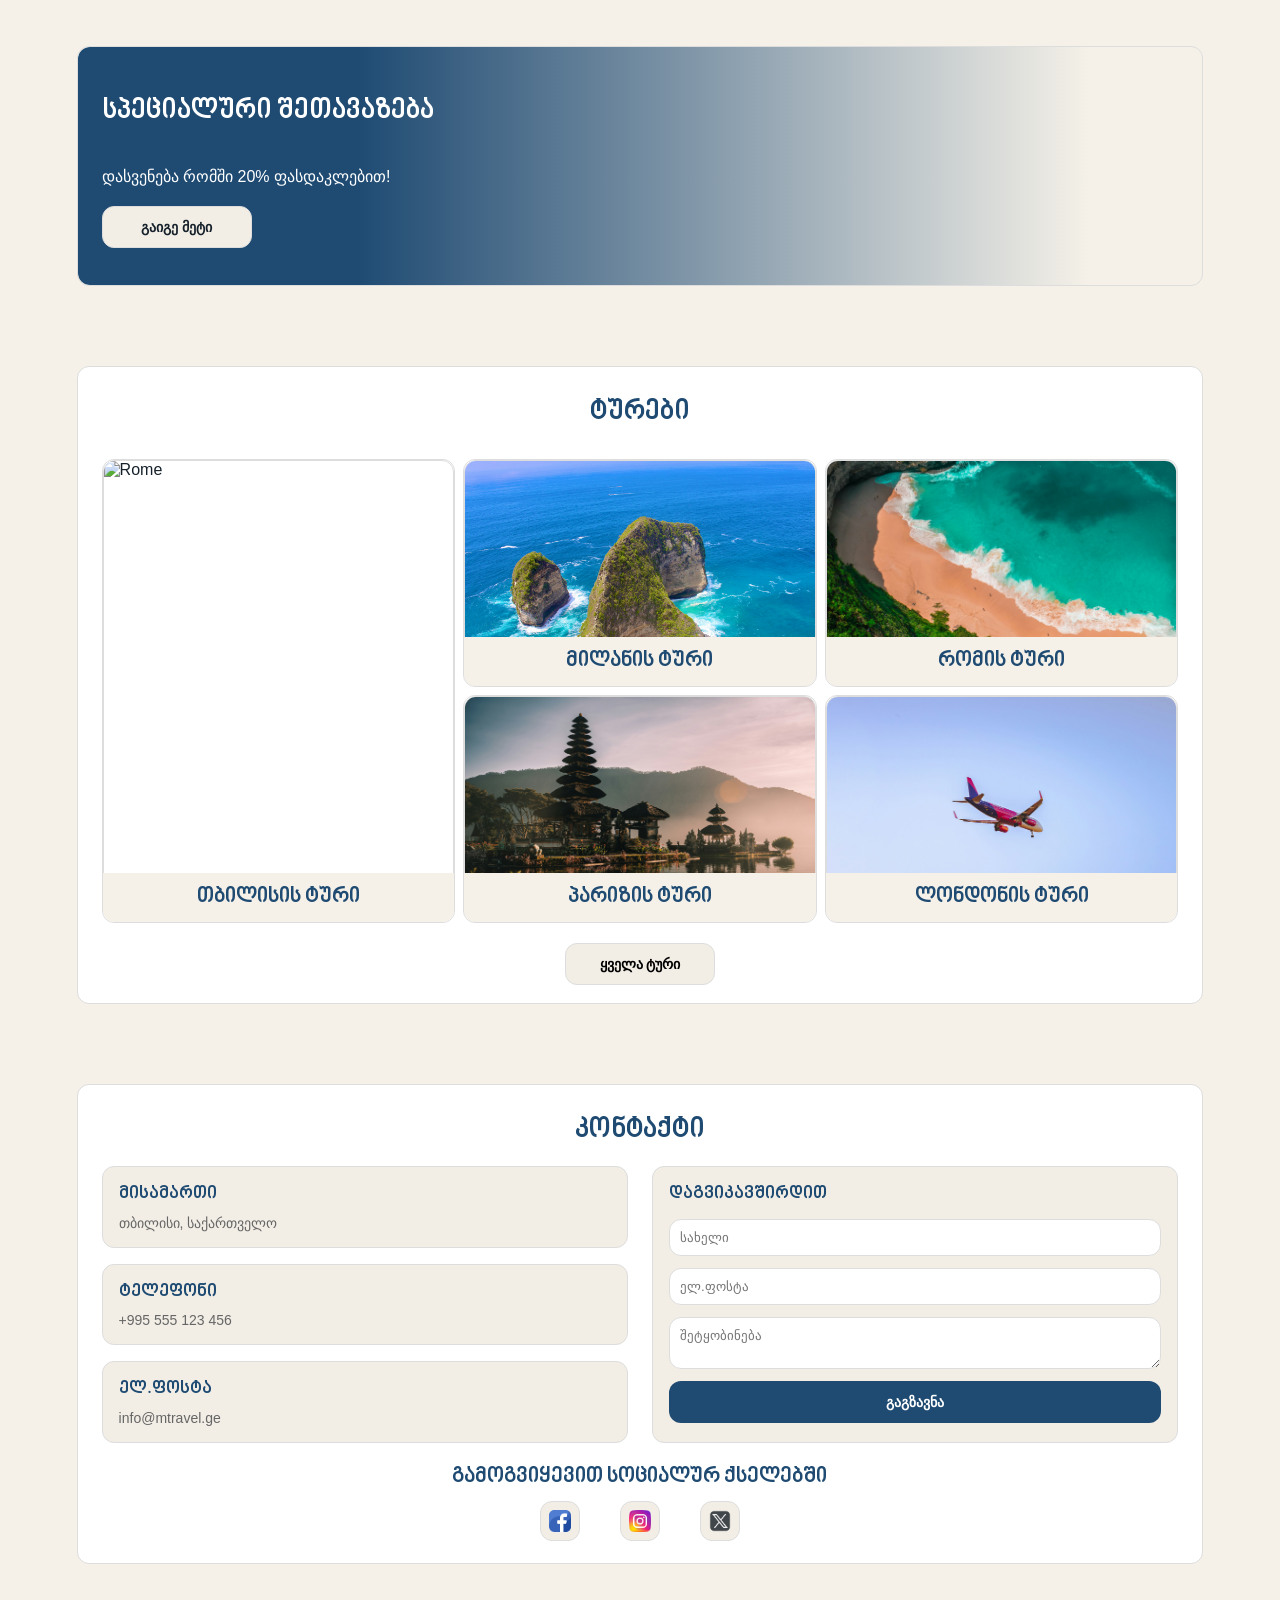
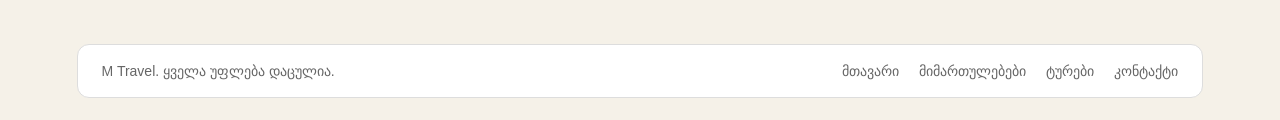
==== commit 88377542: "დავამატეთ ახალი გვერდები და სტილები" ====
--- a/index.html
+++ b/index.html
@@ -12,10 +12,10 @@
         <a href="#" class="brand">M Travel</a>
 
         <nav class="main-nav">
-          <a href="#">მთავარი</a>
-          <a href="#">მიმართულებები</a>
-          <a href="#">ტურები</a>
-          <a href="#">კონტაქტი</a>
+          <a href="index.html">მთავარი</a>
+          <a href="routes.html">მიმართულებები</a>
+          <a href="tours.html">ტურები</a>
+          <a href="contact.html">კონტაქტი</a>
         </nav>
       </div>
     </header>
@@ -199,13 +199,26 @@
             </form>
           </div>
         </div>
+        <div class="social-links">
+          <h3>გამოგვიყევით სოციალურ ქსელებში</h3>
+          <div class="social-icons">
+            <a href="#"><img src="./images/facebook.png" alt="facebook" /></a>
+            <a href="#"><img src="./images/instagram.png" alt="instagram" /></a>
+            <a href="#"><img src="./images/twitter.png" alt="twitter" /></a>
+          </div>
+        </div>
       </section>
     </main>
 
     <footer class="site-footer">
       <div class="footer-content">
-        <p>M Travel</p>
-        <p>ტურისტული მომსახურება • ავიაბილეთები • სერვისები</p>
+        <p>M Travel. ყველა უფლება დაცულია.</p>
+        <div class="footer-info">
+          <a href="index.html">მთავარი</a>
+          <a href="routes.html">მიმართულებები</a>
+          <a href="tours.html">ტურები</a>
+          <a href="contact.html">კონტაქტი</a>
+        </div>
       </div>
     </footer>
   </body>
--- a/style.css
+++ b/style.css
@@ -80,7 +80,7 @@
 /* ჰირო სექცია */
 
 .hero {
-  margin-bottom: 18px;
+  margin-bottom: 80px;
 }
 
 .hero-grid {
@@ -221,7 +221,7 @@
 
 .airlines {
   max-width: 90%;
-  margin: 0 auto 18px;
+  margin: 0 auto 80px;
   padding: 18px 24px;
   background: var(--surface);
   border: 1px solid #ddd;
@@ -251,7 +251,7 @@
 .routes {
   max-width: 90%;
   min-height: 320px;
-  margin: 0 auto 18px;
+  margin: 0 auto 80px;
   padding: 18px 24px;
   background: var(--surface);
   border: 1px solid #ddd;
@@ -304,7 +304,7 @@
     center/cover no-repeat;
   max-width: 90%;
   height: 240px;
-  margin: 0 auto 18px;
+  margin: 0 auto 80px;
   padding: 18px 24px;
   border: 1px solid #ddd;
   border-radius: var(--radius);
@@ -347,7 +347,7 @@
 /* ტურები */
 .tours {
   max-width: 90%;
-  margin: 0 auto 18px;
+  margin: 0 auto 80px;
   padding: 18px 24px;
   background: var(--surface);
   border: 1px solid #ddd;
@@ -461,7 +461,7 @@
 /* კონტაქტი */
 .contact {
   max-width: 90%;
-  margin: 0 auto 18px;
+  margin: 0 auto 80px;
   padding: 18px 24px;
   background: var(--surface);
   border: 1px solid #ddd;
@@ -539,6 +539,86 @@
   outline: none;
 }
 
+.social-links {
+    display: flex;
+    margin-top: 20px;
+    gap: 10px;
+    justify-content: space-around;
+    flex-direction: column;
+    flex-wrap: nowrap;
+    align-items: center;
+}
+
+.social-icons {
+    display: flex;
+    gap: 40px;
+}
+
+.social-icons a img {
+    width: 40px;
+    height: 40px;
+    object-fit: contain;
+    background: #f2eee6;
+    border: 1px solid #ddd;
+    border-radius: var(--radius);
+    padding: 8px;
+}
+
+
+/* routes.html */
+
+h1, h2 {
+  text-align: center;
+  margin: 10px 0 20px;
+}
+
+.routes-hero {
+  background: var(--accent);
+  max-width: 90%;
+  height: 240px;
+  margin: 0 auto 20px;
+  padding: 18px 24px;
+  border: 1px solid #ddd;
+  border-radius: var(--radius);
+  display: flex;
+  align-items: center;
+  justify-content: center;
+}
+
+.routes-hero h1 {
+  color: var(--surface);
+}
+
+.routes-hero p {
+  color: var(--surface);
+}
+
+.popular-routes {
+  max-width: 90%;
+  margin: 0 auto 80px;
+  padding: 18px 24px;
+  background: var(--surface);
+  border: 1px solid #ddd;
+  border-radius: var(--radius);
+}
+
+
+
+
+
+
+
+
+
+
+
+
+
+
+
+
+
+
 /* ფუტერი */
 
 .site-footer {
@@ -566,3 +646,10 @@
   font-size: 14px;
   color: #666;
 }
+
+.footer-info {
+  display: flex;
+  gap: 20px;
+  font-size: 14px;
+  color: #666;
+}
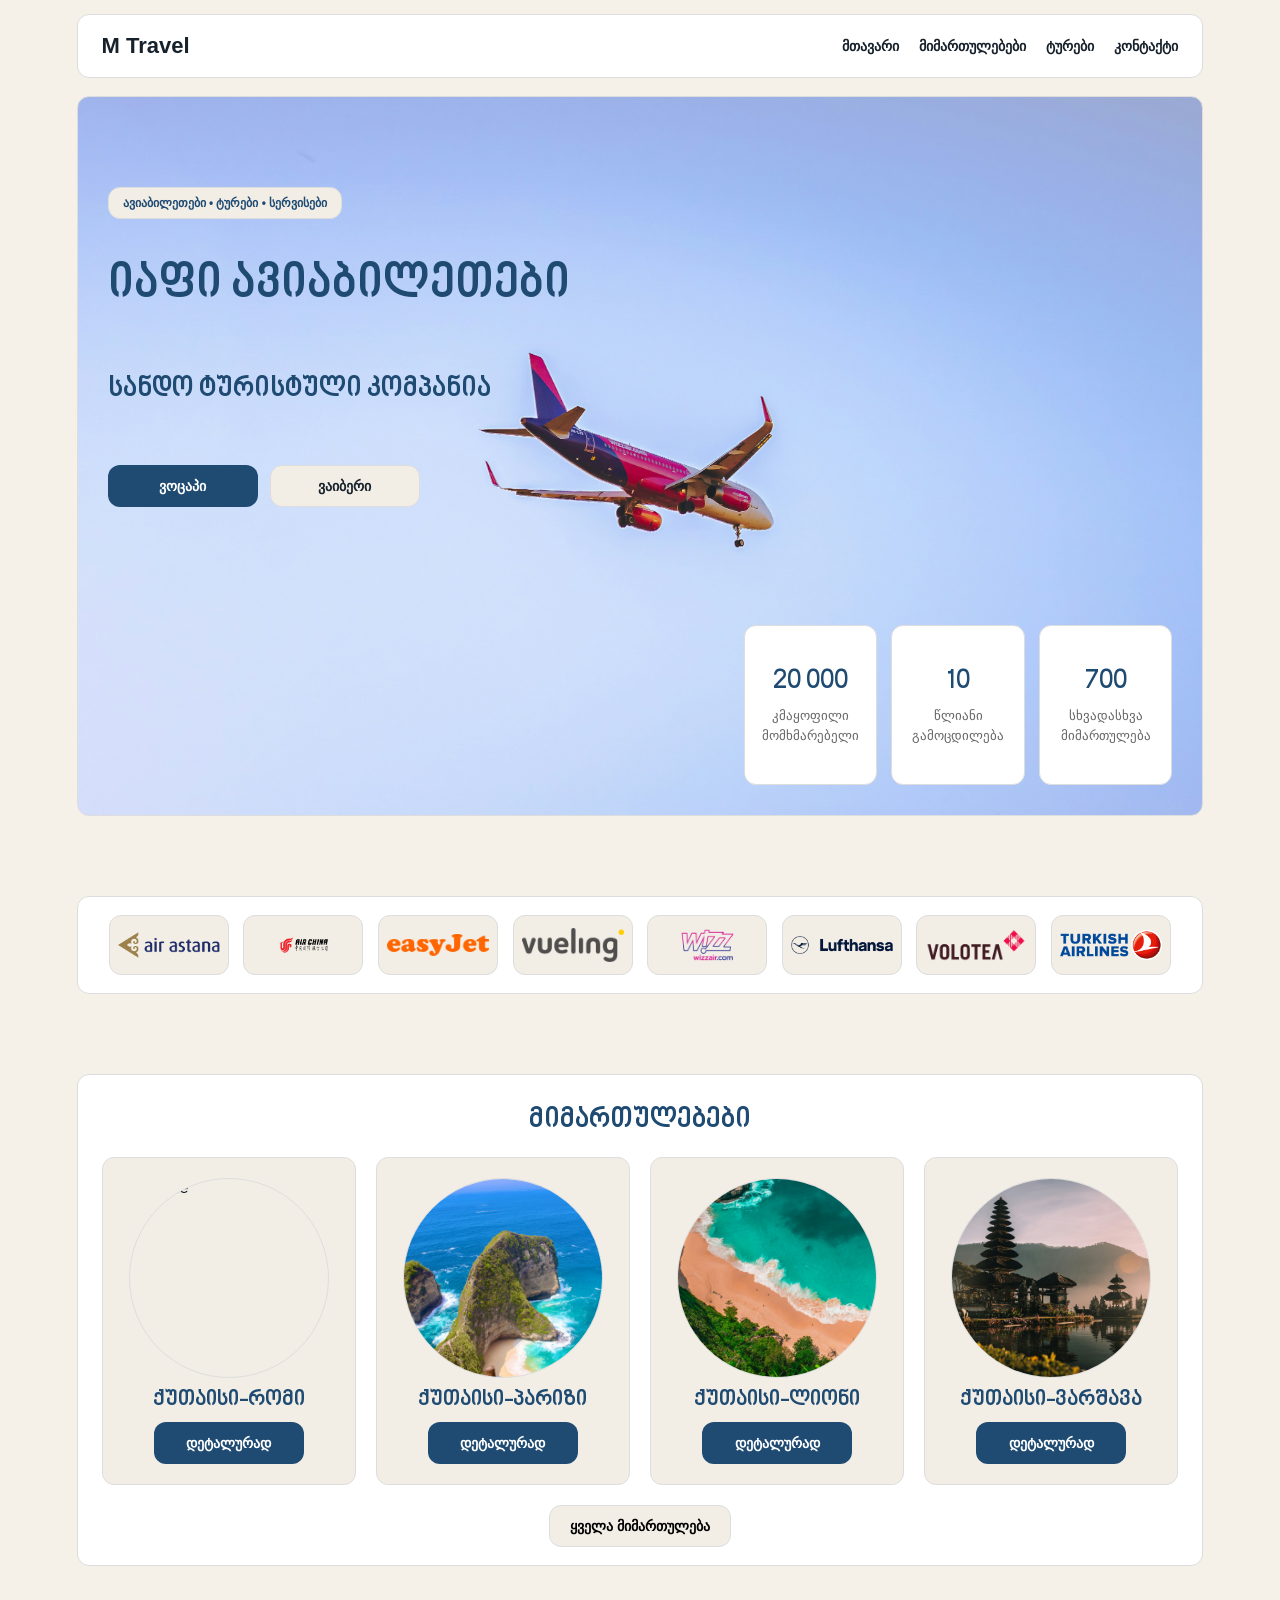
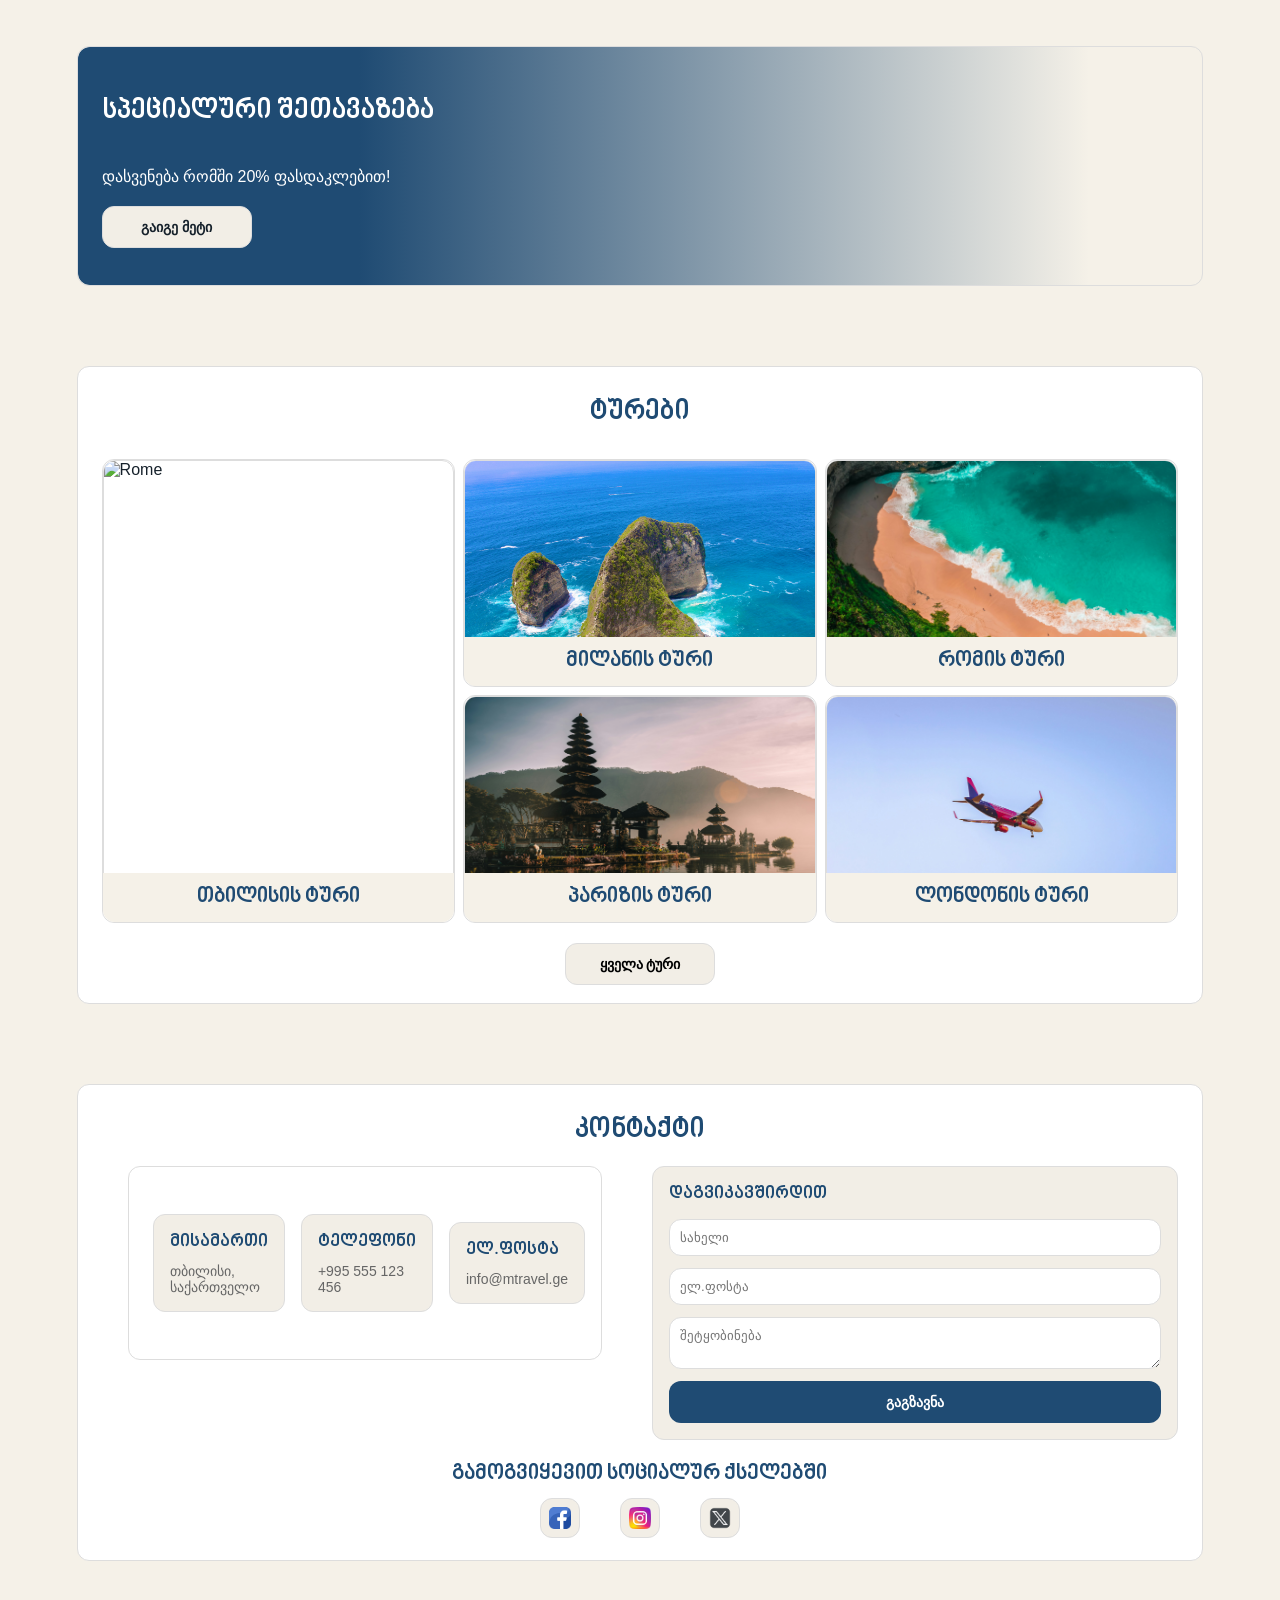
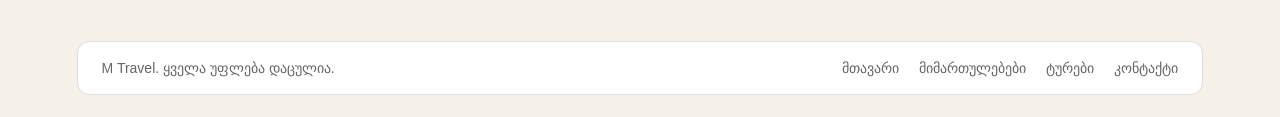
==== commit 4b515014: "დაემატა ახალი გვერდები და სტილები" ====
--- a/index.html
+++ b/index.html
@@ -78,7 +78,7 @@
               src="./images/alfiano-sutianto-exFdOWkYBQw-unsplash.jpg"
               alt="Rome"
             />
-            <h3>რომი</h3>
+            <h3>ქუთაისი-რომი</h3>
             <a href="#" class="btn btn-primary">დეტალურად</a>
           </div>
 
@@ -87,7 +87,7 @@
               src="./images/candace-smith-wOHxl-QpcCs-unsplash.jpg"
               alt="Paris"
             />
-            <h3>პარიზი</h3>
+            <h3>ქუთაისი-პარიზი</h3>
             <a href="#" class="btn btn-primary">დეტალურად</a>
           </div>
 
@@ -96,7 +96,7 @@
               src="./images/felfin-felfin-5MV818tzxeo-unsplash.jpg"
               alt="Rome"
             />
-            <h3>რომი</h3>
+            <h3>ქუთაისი-ლიონი</h3>
             <a href="#" class="btn btn-primary">დეტალურად</a>
           </div>
 
@@ -105,7 +105,7 @@
               src="./images/katarzyna-zygnerska-Y0UUhY1V7Po-unsplash.jpg"
               alt="Paris"
             />
-            <h3>პარიზი</h3>
+            <h3>ქუთაისი-ვარშავა</h3>
             <a href="#" class="btn btn-primary">დეტალურად</a>
           </div>
         </div>
--- a/style.css
+++ b/style.css
@@ -309,7 +309,7 @@
   border: 1px solid #ddd;
   border-radius: var(--radius);
   position: relative; /* დამატება */
-  overflow: hidden;   /* დამატება */
+  overflow: hidden; /* დამატება */
 }
 
 .ads::before {
@@ -337,7 +337,7 @@
   z-index: 1;
 }
 
-.ad-card h2{
+.ad-card h2 {
   color: var(--surface);
 }
 
@@ -540,34 +540,34 @@
 }
 
 .social-links {
-    display: flex;
-    margin-top: 20px;
-    gap: 10px;
-    justify-content: space-around;
-    flex-direction: column;
-    flex-wrap: nowrap;
-    align-items: center;
+  display: flex;
+  margin-top: 20px;
+  gap: 10px;
+  justify-content: space-around;
+  flex-direction: column;
+  flex-wrap: nowrap;
+  align-items: center;
 }
 
 .social-icons {
-    display: flex;
-    gap: 40px;
+  display: flex;
+  gap: 40px;
 }
 
 .social-icons a img {
-    width: 40px;
-    height: 40px;
-    object-fit: contain;
-    background: #f2eee6;
-    border: 1px solid #ddd;
-    border-radius: var(--radius);
-    padding: 8px;
-}
-
+  width: 40px;
+  height: 40px;
+  object-fit: contain;
+  background: #f2eee6;
+  border: 1px solid #ddd;
+  border-radius: var(--radius);
+  padding: 8px;
+}
 
 /* routes.html */
 
-h1, h2 {
+h1,
+h2 {
   text-align: center;
   margin: 10px 0 20px;
 }
@@ -602,22 +602,82 @@
   border-radius: var(--radius);
 }
 
-
-
-
-
-
-
-
-
-
-
-
-
-
-
-
-
+.panigation {
+  display: flex;
+  gap: 12px;
+  justify-content: center;
+  margin-bottom: 20px;
+}
+
+.panigation {
+  display: flex;
+  gap: 12px;
+  justify-content: center;
+  margin: 20px;
+}
+
+.panigation p {
+  padding: 10px;
+  border-radius: var(--radius);
+  background: #f2eee6;
+  border: 1px solid #ddd;
+}
+
+.contact-hero {
+  background: var(--accent);
+  max-width: 90%;
+  height: 240px;
+  margin: 0 auto 20px;
+  padding: 18px 24px;
+  border: 1px solid #ddd;
+  border-radius: var(--radius);
+  display: flex;
+  flex-direction: column;
+  align-items: center;
+  justify-content: center;
+}
+
+.contact-hero h1 {
+  color: var(--surface);
+}
+
+.contact-hero p {
+  color: var(--surface);
+}
+
+.contact-info {
+  display: flex;
+  flex-direction: row;
+  max-width: 90%;
+  margin: 0 auto 80px;
+  padding: 18px 24px;
+  background: var(--surface);
+  border: 1px solid #ddd;
+  border-radius: var(--radius);
+  align-items: center;
+  justify-content: space-around;
+}
+
+.map {
+  width: 50%;
+  height: 300px;
+}
+
+iframe {
+  width: 100%;
+  height: 100%;
+  border: none;
+  border-radius: var(--radius);
+}
+
+.contact-details {
+  display: flex;
+  flex-direction: column;
+  gap: 20px;
+  width: 50%;
+  height: 300px;
+  justify-content: space-between;
+}
 
 /* ფუტერი */
 
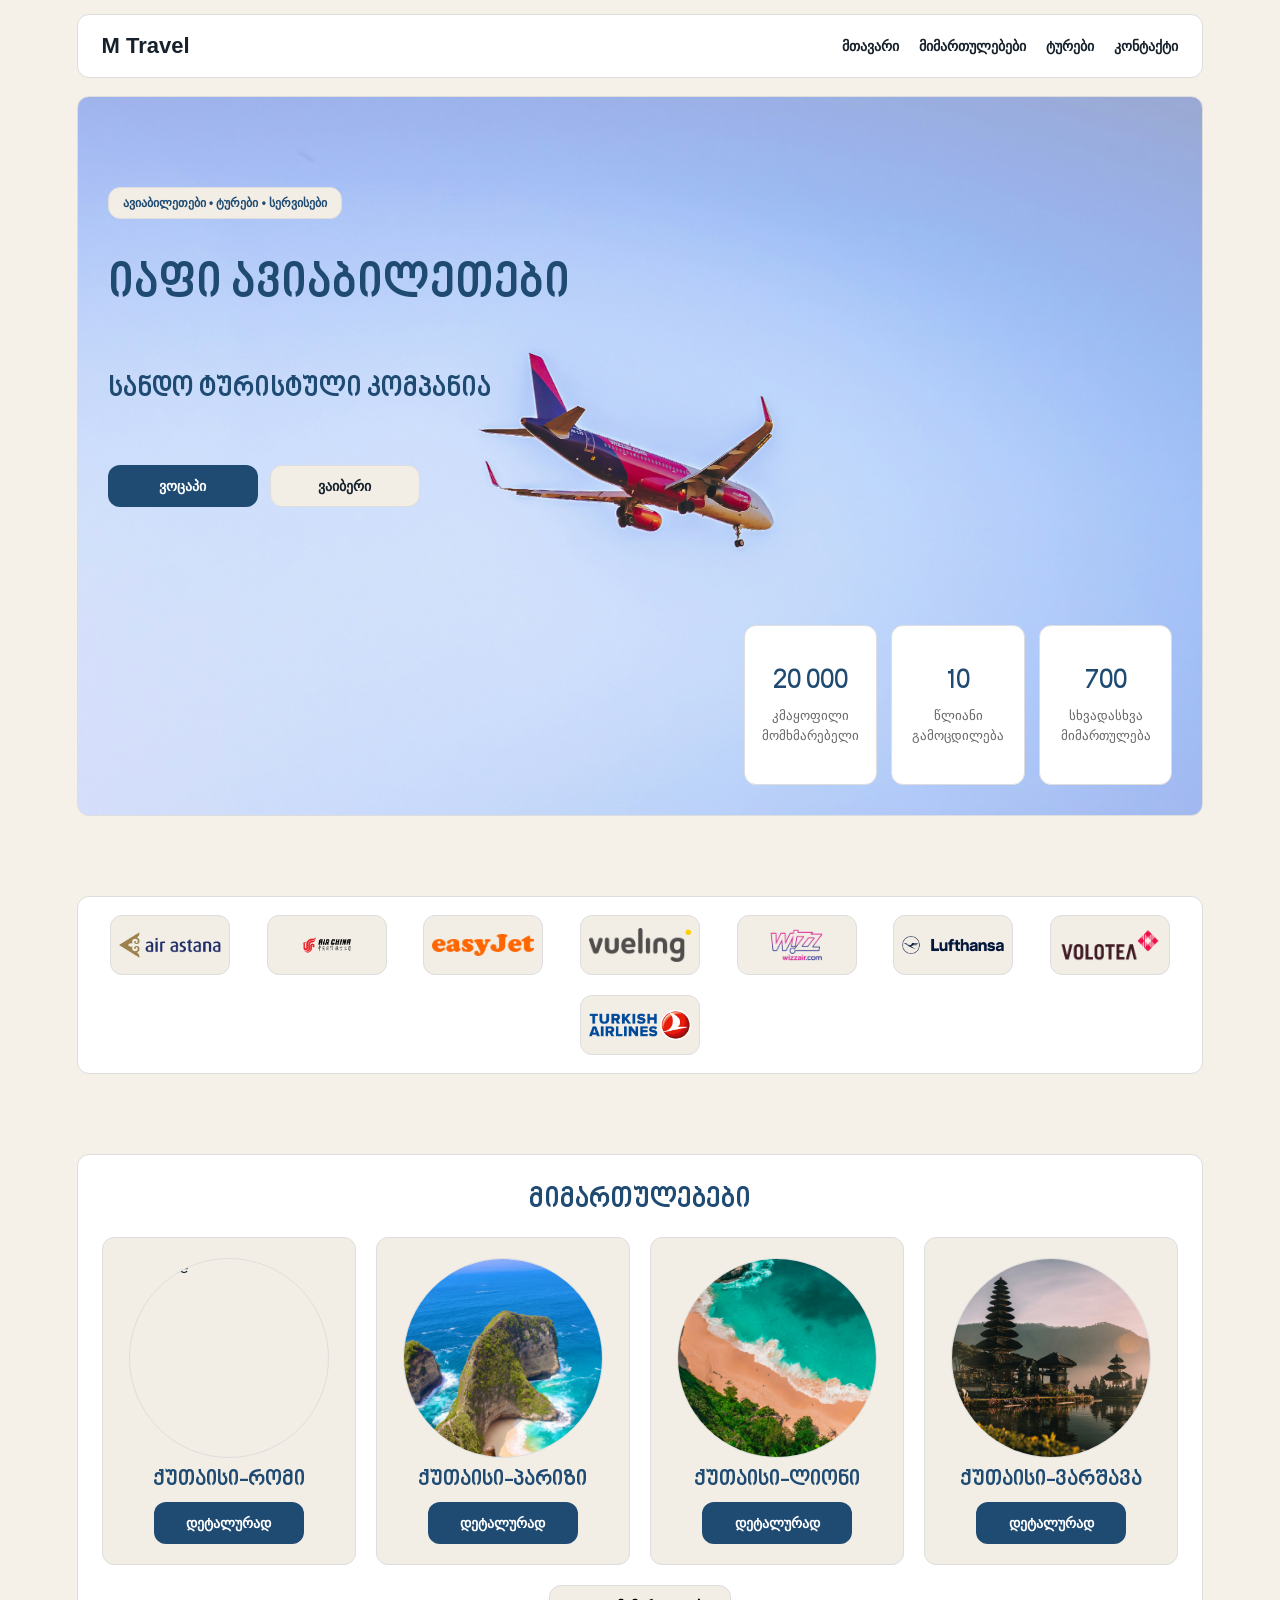
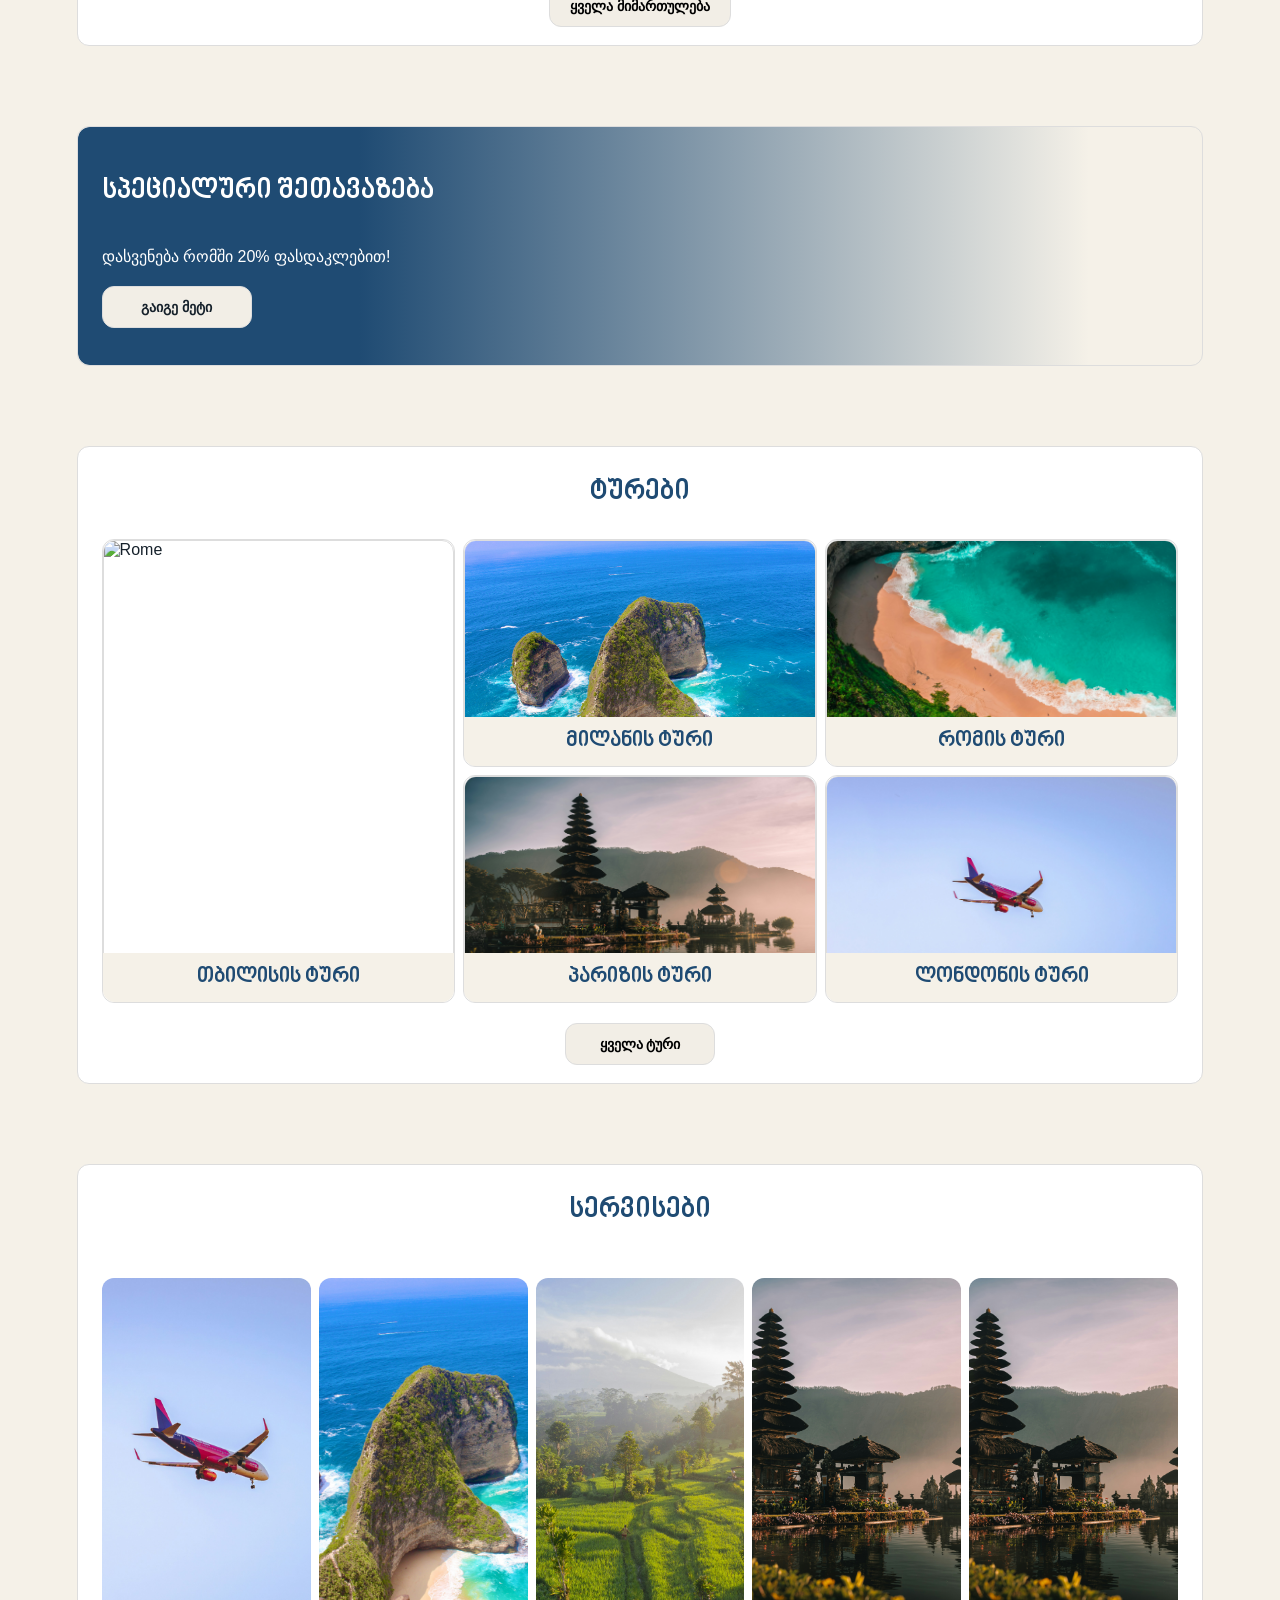
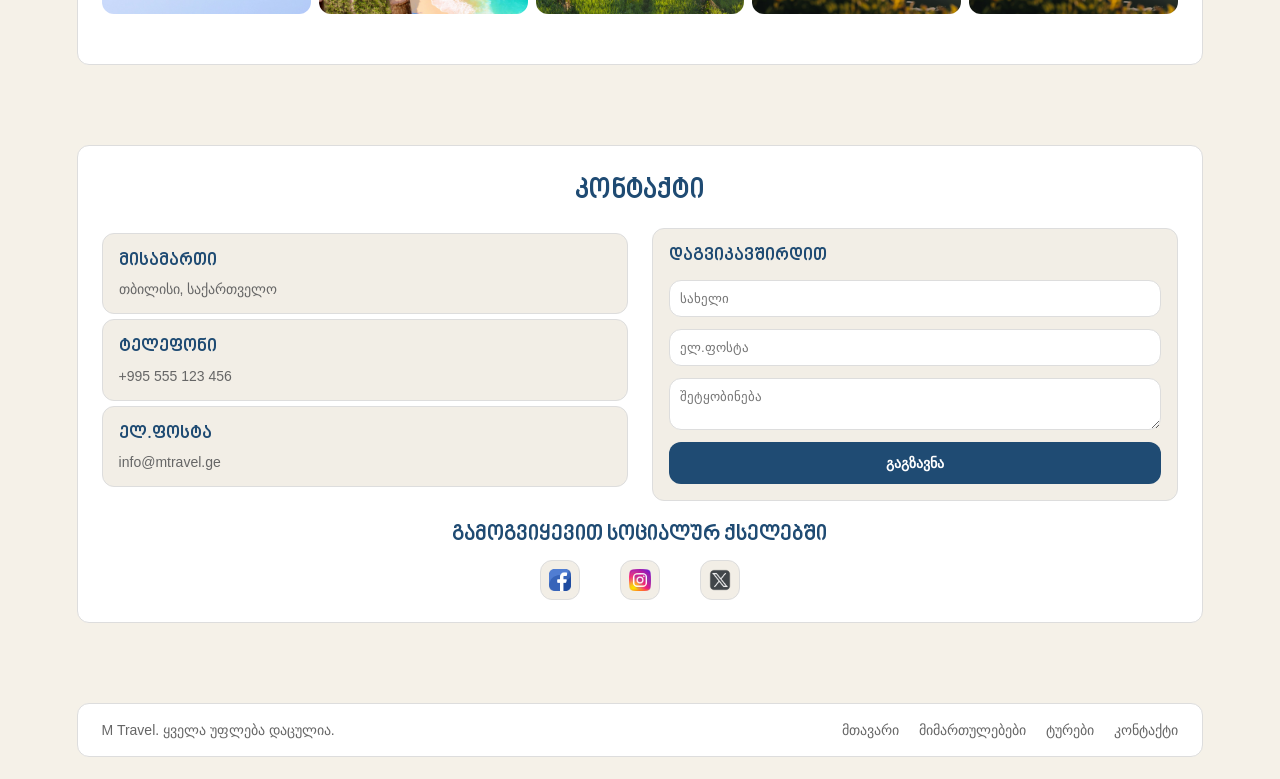
==== commit d4be0a1e: "დაემატა სერვისების სექცია" ====
--- a/index.html
+++ b/index.html
@@ -169,6 +169,42 @@
         </div>
       </section>
 
+      <section class="services">
+        <h2>სერვისები</h2>
+        <div class="gallery">
+          <div class="content-image">
+            <img
+              src="./images/viktor-stefanoski-JILQ8a7rnQ4-unsplash.jpg"
+              alt="მოჩვენება 1"
+            />
+          </div>
+          <div class="content-image">
+            <img
+              src="./images/candace-smith-wOHxl-QpcCs-unsplash.jpg"
+              alt="მოჩვენება 2"
+            />
+          </div>
+          <div class="content-image">
+            <img
+              src="./images/geio-tischler-7hww7t6NLcg-unsplash.jpg"
+              alt="მოჩვენება 3"
+            />
+          </div>
+          <div class="content-image">
+            <img
+              src="./images/katarzyna-zygnerska-Y0UUhY1V7Po-unsplash.jpg"
+              alt="მოჩვენება 4"
+            />
+          </div>
+          <div class="content-image">
+            <img
+              src="./images/katarzyna-zygnerska-Y0UUhY1V7Po-unsplash.jpg"
+              alt="მოჩვენება 5"
+            />
+          </div>
+        </div>
+      </section>
+
       <section class="contact">
         <h2>კონტაქტი</h2>
         <div class="contact-content">
--- a/style.css
+++ b/style.css
@@ -55,10 +55,12 @@
 .brand {
   font-size: 22px;
   font-weight: 700;
+  transition: all 0.3s ease;
 }
 
 .brand:hover {
   color: var(--accent);
+  transform: scale(1.05);
 }
 
 .main-nav {
@@ -71,6 +73,7 @@
 .main-nav a {
   font-size: 14px;
   font-weight: 600;
+  transition: all 0.2s ease;
 }
 
 .main-nav a:hover {
@@ -120,6 +123,12 @@
   border: 1px solid #ddd;
   border-radius: var(--radius);
   color: var(--accent);
+  transition: all 0.2s ease;
+}
+
+.hero-label:hover {
+  border-color: var(--accent);
+  background: #ffffff;
 }
 
 h1 {
@@ -157,6 +166,7 @@
   font-size: 14px;
   font-weight: 700;
   border: 1px solid transparent;
+  transition: all 0.3s ease;
 }
 
 .btn-primary {
@@ -166,6 +176,7 @@
 
 .btn-primary:hover {
   background: #183952;
+  box-shadow: 0 4px 12px rgba(31, 75, 115, 0.3);
 }
 
 .btn-secondary {
@@ -198,10 +209,12 @@
   flex-direction: column;
   justify-content: center;
   align-items: center;
+  transition: all 0.3s ease;
 }
 
 .info-item:hover {
   border-color: #cfcfcf;
+  box-shadow: 0 6px 16px rgba(0, 0, 0, 0.1);
 }
 
 .info-item h3 {
@@ -232,8 +245,9 @@
   display: flex;
   flex-direction: row;
   justify-content: space-around;
-  flex-wrap: nowrap;
-  align-items: center;
+  flex-wrap: wrap;
+  align-items: center;
+  gap: 20px;
 }
 
 .airline-logos img {
@@ -244,6 +258,12 @@
   border: 1px solid #ddd;
   border-radius: var(--radius);
   padding: 8px;
+  transition: all 0.3s ease;
+}
+
+.airline-logos img:hover {
+  transform: scale(1.1);
+  box-shadow: 0 4px 12px rgba(0, 0, 0, 0.1);
 }
 
 /* მიმართულებები */
@@ -278,6 +298,12 @@
   border: 1px solid #ddd;
   background-color: #f2eee6;
   border-radius: var(--radius);
+  transition: all 0.3s ease;
+}
+
+.route-card:hover {
+  box-shadow: 0 8px 20px rgba(0, 0, 0, 0.12);
+  border-color: var(--accent);
 }
 
 .route-card img {
@@ -287,6 +313,11 @@
   border: 1px solid #ddd;
   border-radius: 50%;
   align-items: center;
+  transition: transform 0.3s ease;
+}
+
+.route-card:hover img {
+  transform: scale(1.05);
 }
 
 .route-card h3 {
@@ -310,6 +341,11 @@
   border-radius: var(--radius);
   position: relative; /* დამატება */
   overflow: hidden; /* დამატება */
+  transition: all 0.3s ease;
+}
+
+.ads:hover {
+  box-shadow: 0 8px 24px rgba(31, 75, 115, 0.15);
 }
 
 .ads::before {
@@ -371,6 +407,12 @@
   position: relative;
   border: 1px solid #ddd;
   border-radius: var(--radius);
+  transition: all 0.3s ease;
+}
+
+.tour-1:hover {
+  transform: scale(1.02);
+  box-shadow: 0 6px 16px rgba(0, 0, 0, 0.1);
 }
 
 .tour-1 img {
@@ -408,6 +450,15 @@
   width: 100%;
   box-sizing: border-box;
   background-color: var(--bg);
+  transition: all 0.3s ease;
+}
+
+.tour-1 a:hover,
+.tour-2 a:hover,
+.tour-3 a:hover,
+.tour-4 a:hover,
+.tour-5 a:hover {
+  background-color: var(--accent);
 }
 
 .tour-1 a h3,
@@ -418,6 +469,15 @@
   margin: 0;
   display: inline-block;
   color: var(--accent);
+  transition: color 0.3s ease;
+}
+
+.tour-1 a:hover h3,
+.tour-2 a:hover h3,
+.tour-3 a:hover h3,
+.tour-4 a:hover h3,
+.tour-5 a:hover h3 {
+  color: var(--surface);
 }
 
 .tour-2 {
@@ -427,6 +487,12 @@
   position: relative;
   border: 1px solid #ddd;
   border-radius: var(--radius);
+  transition: all 0.3s ease;
+}
+
+.tour-2:hover {
+  transform: scale(1.02);
+  box-shadow: 0 6px 16px rgba(0, 0, 0, 0.1);
 }
 
 .tour-3 {
@@ -436,6 +502,12 @@
   position: relative;
   border: 1px solid #ddd;
   border-radius: var(--radius);
+  transition: all 0.3s ease;
+}
+
+.tour-3:hover {
+  transform: scale(1.02);
+  box-shadow: 0 6px 16px rgba(0, 0, 0, 0.1);
 }
 
 .tour-4 {
@@ -446,6 +518,12 @@
   position: relative;
   border: 1px solid #ddd;
   border-radius: var(--radius);
+  transition: all 0.3s ease;
+}
+
+.tour-4:hover {
+  transform: scale(1.02);
+  box-shadow: 0 6px 16px rgba(0, 0, 0, 0.1);
 }
 
 .tour-5 {
@@ -456,6 +534,12 @@
   position: relative;
   border: 1px solid #ddd;
   border-radius: var(--radius);
+  transition: all 0.3s ease;
+}
+
+.tour-5:hover {
+  transform: scale(1.02);
+  box-shadow: 0 6px 16px rgba(0, 0, 0, 0.1);
 }
 
 /* კონტაქტი */
@@ -479,27 +563,26 @@
   gap: 24px;
 }
 
-.contact-info {
-  display: flex;
-  flex-direction: column;
-  gap: 16px;
-}
-
 .contact-item {
   padding: 16px;
   background: #f2eee6;
   border: 1px solid #ddd;
   border-radius: var(--radius);
+  margin: 5px auto;
+  transition: all 0.3s ease;
 }
 
 .contact-item:hover {
-  border-color: #cfcfcf;
-}
+  border-color: var(--accent);
+  box-shadow: 0 6px 16px rgba(0, 0, 0, 0.08);
+}
+
 .contact-item h3 {
   font-size: 18px;
   color: var(--accent);
   padding-bottom: 8px;
 }
+
 .contact-item p {
   font-size: 14px;
   color: #666;
@@ -510,10 +593,12 @@
   background: #f2eee6;
   border: 1px solid #ddd;
   border-radius: var(--radius);
+  transition: all 0.3s ease;
 }
 
 .contact-form:hover {
-  border-color: #cfcfcf;
+  border-color: var(--accent);
+  box-shadow: 0 6px 16px rgba(0, 0, 0, 0.08);
 }
 
 .contact-form h3 {
@@ -527,16 +612,20 @@
   flex-direction: column;
   gap: 12px;
 }
+
 .contact-form input,
 .contact-form textarea {
   padding: 10px;
   border: 1px solid #ddd;
   border-radius: var(--radius);
-}
+  transition: all 0.2s ease;
+}
+
 .contact-form input:focus,
 .contact-form textarea:focus {
   border-color: var(--accent);
   outline: none;
+  box-shadow: 0 0 0 3px rgba(31, 75, 115, 0.1);
 }
 
 .social-links {
@@ -562,6 +651,12 @@
   border: 1px solid #ddd;
   border-radius: var(--radius);
   padding: 8px;
+  transition: all 0.3s ease;
+}
+
+.social-icons a img:hover {
+  transform: scale(1.2) rotate(5deg);
+  border-color: var(--accent);
 }
 
 /* routes.html */
@@ -583,6 +678,11 @@
   display: flex;
   align-items: center;
   justify-content: center;
+  transition: all 0.3s ease;
+}
+
+.routes-hero:hover {
+  box-shadow: 0 8px 24px rgba(31, 75, 115, 0.2);
 }
 
 .routes-hero h1 {
@@ -621,6 +721,14 @@
   border-radius: var(--radius);
   background: #f2eee6;
   border: 1px solid #ddd;
+  transition: all 0.2s ease;
+  cursor: pointer;
+}
+
+.panigation p:hover {
+  background: var(--accent);
+  color: var(--surface);
+  transform: scale(1.05);
 }
 
 .contact-hero {
@@ -635,6 +743,11 @@
   flex-direction: column;
   align-items: center;
   justify-content: center;
+  transition: all 0.3s ease;
+}
+
+.contact-hero:hover {
+  box-shadow: 0 8px 24px rgba(31, 75, 115, 0.2);
 }
 
 .contact-hero h1 {
@@ -645,21 +758,22 @@
   color: var(--surface);
 }
 
-.contact-info {
-  display: flex;
-  flex-direction: row;
-  max-width: 90%;
-  margin: 0 auto 80px;
+.contact-page-info {
+  max-width: 90%;
+  margin: 10px auto;
   padding: 18px 24px;
   background: var(--surface);
   border: 1px solid #ddd;
   border-radius: var(--radius);
-  align-items: center;
-  justify-content: space-around;
+  display: flex;
+  justify-content: space-between;
+  gap: 16px;
+  flex-direction: column;
+  align-items: stretch;
 }
 
 .map {
-  width: 50%;
+  width: 100%;
   height: 300px;
 }
 
@@ -670,15 +784,6 @@
   border-radius: var(--radius);
 }
 
-.contact-details {
-  display: flex;
-  flex-direction: column;
-  gap: 20px;
-  width: 50%;
-  height: 300px;
-  justify-content: space-between;
-}
-
 /* ფუტერი */
 
 .site-footer {
@@ -696,10 +801,12 @@
   align-items: center;
   justify-content: space-between;
   gap: 16px;
+  transition: all 0.3s ease;
 }
 
 .footer-content:hover {
-  border-color: #cfcfcf;
+  border-color: var(--accent);
+  box-shadow: 0 4px 12px rgba(0, 0, 0, 0.08);
 }
 
 .footer-content p {
@@ -713,3 +820,173 @@
   font-size: 14px;
   color: #666;
 }
+
+/* მობილური */
+@media (max-width: 1024px) {
+  .hero-grid {
+    flex-direction: row;
+  }
+
+  h1 {
+    font-size: 36px;
+    margin: 2px 0 4px;
+    text-align: left;
+  }
+
+  h2 {
+    font-size: 22px;
+    text-align: left;
+  }
+
+  h3 {
+    font-size: 18px;
+  }
+
+  .hero-content {
+    width: 100%;
+    padding-top: 30px;
+    gap: 16px;
+  }
+
+  .hero-panel {
+    width: 100%;
+    flex-direction: column;
+    flex-wrap: wrap;
+    gap: 14px;
+  }
+
+  .info-item {
+    width: 200px;
+  }
+
+  .airline-logos {
+    flex-wrap: wrap;
+    gap: 14px;
+    justify-content: center;
+  }
+
+  .routes-grid {
+    grid-template-columns: repeat(2, 1fr);
+  }
+}
+
+@media (max-width: 768px) {
+  .header-content {
+    flex-direction: column;
+  }
+
+  .hero-grid {
+    flex-direction: column;
+  }
+
+  .hero-panel {
+    display: flex;
+    flex-direction: row;
+  }
+
+  .info-item {
+    height: 100px;
+    margin: 5px auto;
+  }
+
+  .contact-content {
+    grid-template-columns: 1fr;
+  }
+
+  .map,
+  .contact-details {
+    width: 100%;
+    height: auto;
+  }
+}
+
+@media (max-width: 425px) {
+  .main-nav {
+    flex-wrap: wrap;
+    justify-content: center;
+  }
+
+  .hero-label {
+    font-size: 10px;
+    padding: 6px 10px;
+    margin: 0 auto;
+  }
+
+  h1 {
+    text-align: center;
+  }
+
+  h2 {
+    text-align: center;
+  }
+
+  h3 {
+    text-align: center;
+  }
+
+  p {
+    text-align: center;
+  }
+
+  .routes-grid {
+    grid-template-columns: repeat(1, 1fr);
+  }
+
+  .tour-cards {
+    display: flex;
+    flex-direction: column;
+  }
+
+  .footer-content {
+    flex-direction: column;
+    text-align: center;
+  }
+
+  .footer-info {
+    flex-direction: row;
+    gap: 8px;
+    display: flex;
+    justify-content: space-evenly;
+    flex-wrap: wrap;
+  }
+}
+
+
+.services {
+  max-width: 90%;
+  margin: 0 auto 80px;
+  padding: 18px 24px;
+  background: var(--surface);
+  border: 1px solid #ddd;
+  border-radius: var(--radius);
+}
+
+.gallery {
+  display: flex;
+  gap: 8px;
+  height: 400px;
+  padding: 2rem 0;
+}
+
+.content-image {
+  flex: 1;
+  min-width: 0;
+  overflow: hidden;
+  border-radius: 12px;
+  transition: all 0.5s ease;
+}
+
+.content-image img {
+  width: 100%;
+  height: 100%;
+  object-fit: cover;
+  transition: all 0.5s ease;
+}
+
+.content-image:hover {
+  flex: 3;
+}
+
+.content-image:hover img {
+  transform: scale(1.05);
+}
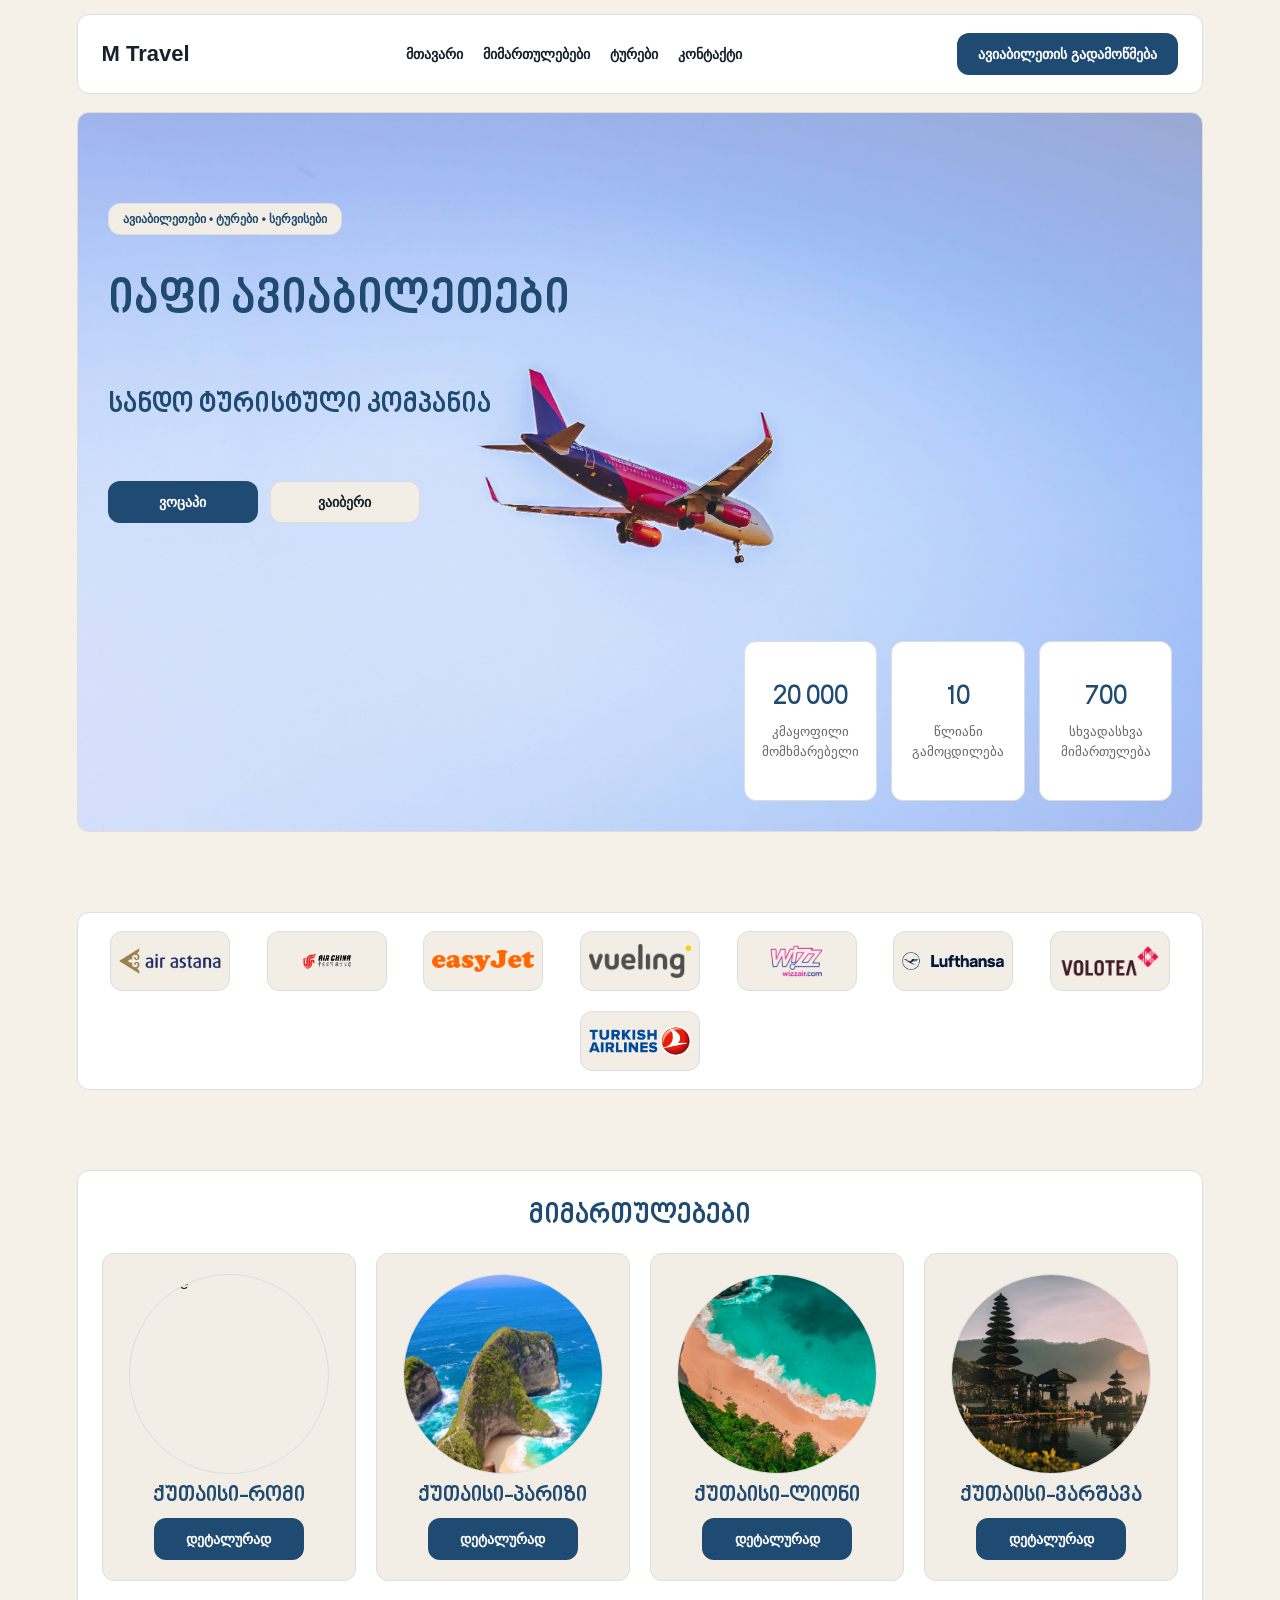
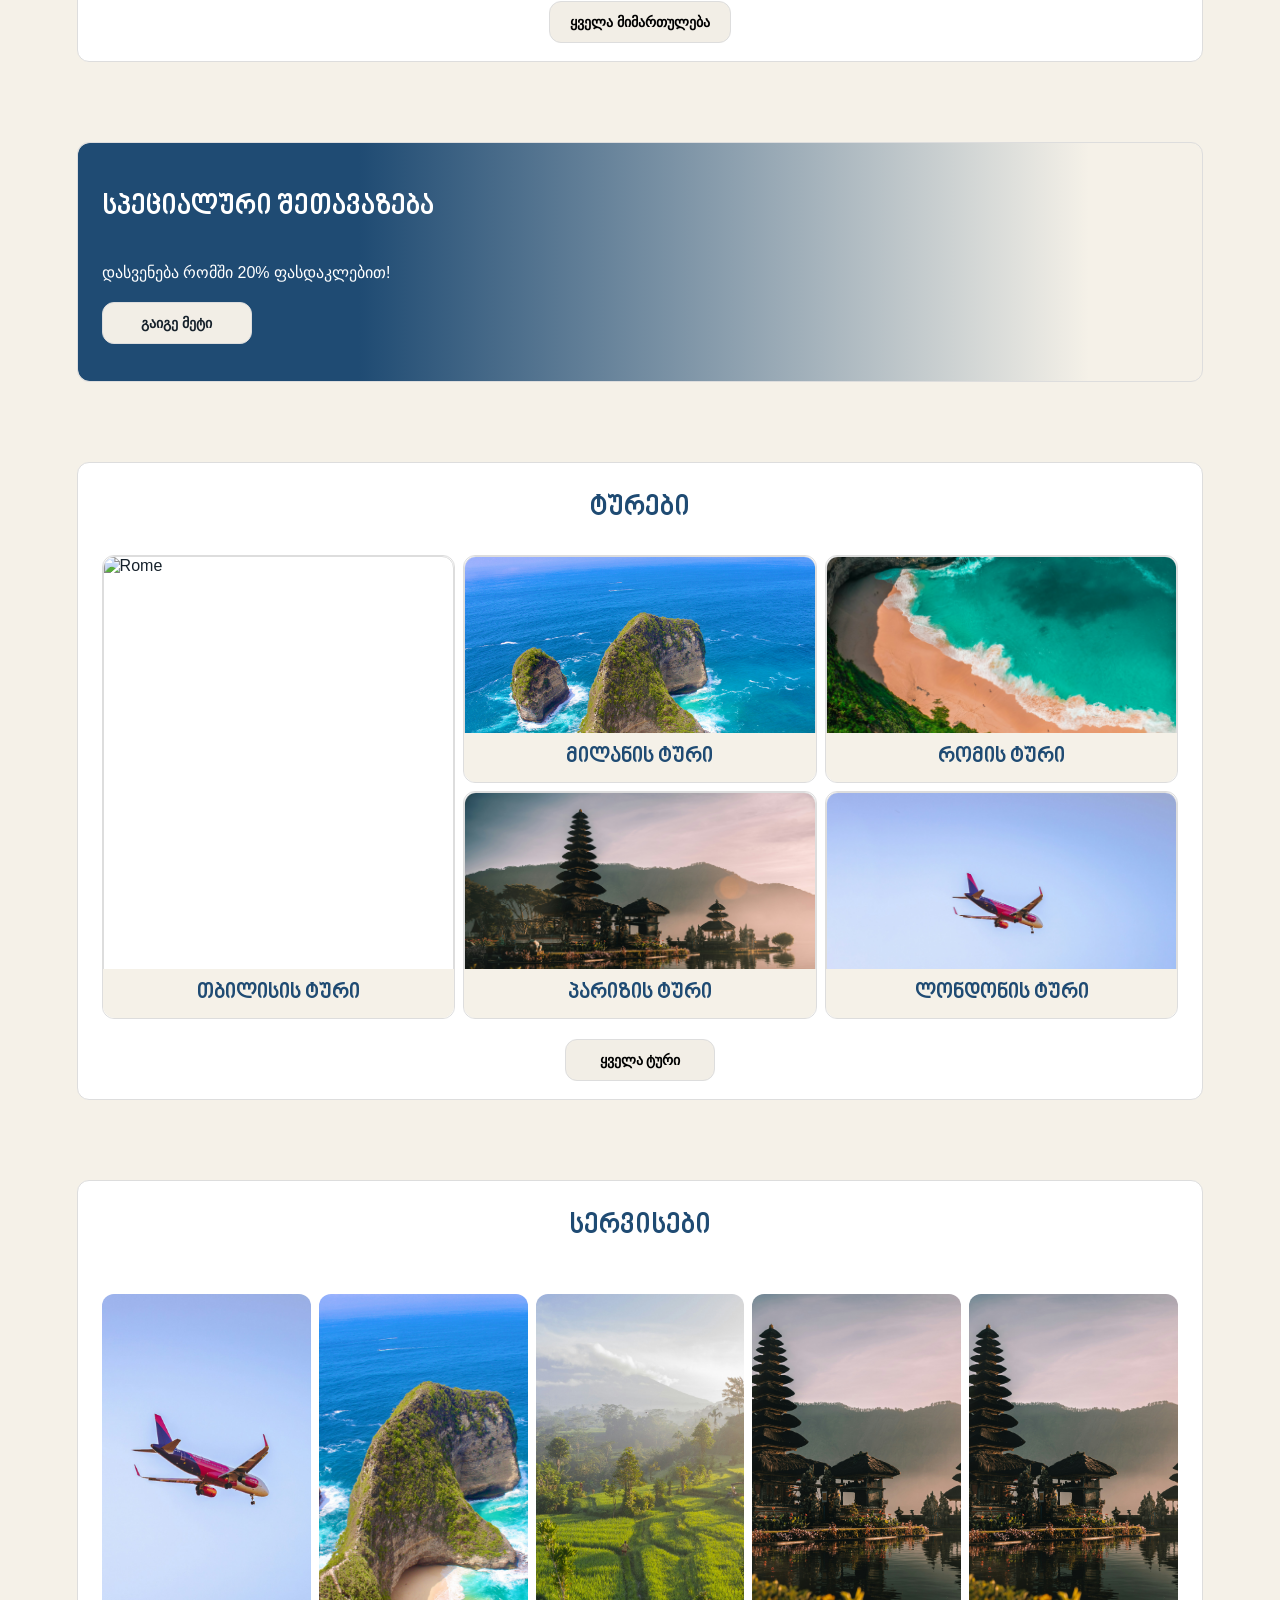
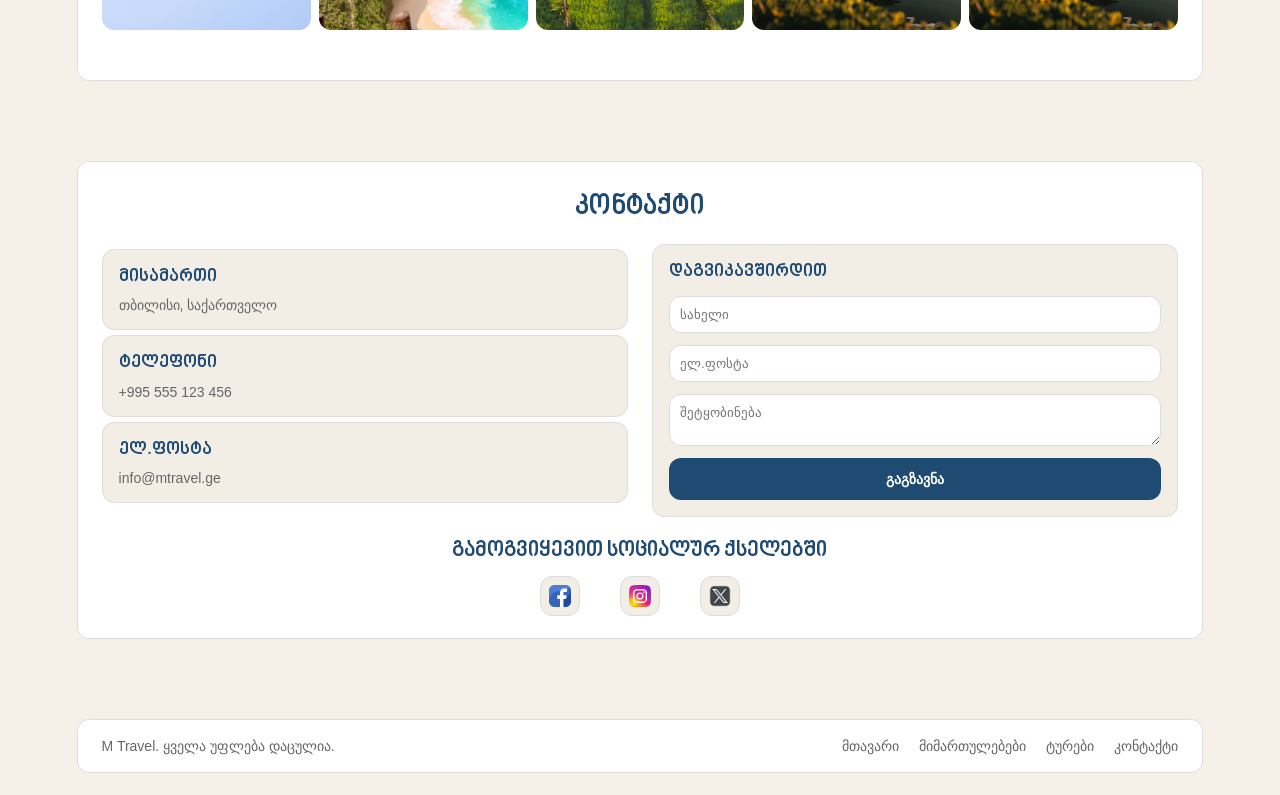
==== commit e041b4a0: "დაემატა ავიაბილეთების გადამოწმება ჰედერშ" ====
--- a/index.html
+++ b/index.html
@@ -17,6 +17,8 @@
           <a href="tours.html">ტურები</a>
           <a href="contact.html">კონტაქტი</a>
         </nav>
+
+        <button class="btn btn-primary" onclick="popup()">ავიაბილეთის გადამოწმება</button>
       </div>
     </header>
 
@@ -175,31 +177,31 @@
           <div class="content-image">
             <img
               src="./images/viktor-stefanoski-JILQ8a7rnQ4-unsplash.jpg"
-              alt="მოჩვენება 1"
+              alt="ფოტო 1"
             />
           </div>
           <div class="content-image">
             <img
               src="./images/candace-smith-wOHxl-QpcCs-unsplash.jpg"
-              alt="მოჩვენება 2"
+              alt="ფოტო 2"
             />
           </div>
           <div class="content-image">
             <img
               src="./images/geio-tischler-7hww7t6NLcg-unsplash.jpg"
-              alt="მოჩვენება 3"
-            />
-          </div>
-          <div class="content-image">
-            <img
-              src="./images/katarzyna-zygnerska-Y0UUhY1V7Po-unsplash.jpg"
-              alt="მოჩვენება 4"
-            />
-          </div>
-          <div class="content-image">
-            <img
-              src="./images/katarzyna-zygnerska-Y0UUhY1V7Po-unsplash.jpg"
-              alt="მოჩვენება 5"
+              alt="ფოტო 3"
+            />
+          </div>
+          <div class="content-image">
+            <img
+              src="./images/katarzyna-zygnerska-Y0UUhY1V7Po-unsplash.jpg"
+              alt="ფოტო 4"
+            />
+          </div>
+          <div class="content-image">
+            <img
+              src="./images/katarzyna-zygnerska-Y0UUhY1V7Po-unsplash.jpg"
+              alt="ფოტო 5"
             />
           </div>
         </div>
@@ -258,4 +260,5 @@
       </div>
     </footer>
   </body>
+  <script src="./script.js"></script>
 </html>
--- a/style.css
+++ b/style.css
@@ -898,6 +898,11 @@
     width: 100%;
     height: auto;
   }
+
+  .gallery {
+    flex-direction: column;
+    height: auto;
+  }
 }
 
 @media (max-width: 425px) {
@@ -949,6 +954,7 @@
     justify-content: space-evenly;
     flex-wrap: wrap;
   }
+
 }
 
 
@@ -990,3 +996,4 @@
 .content-image:hover img {
   transform: scale(1.05);
 }
+
